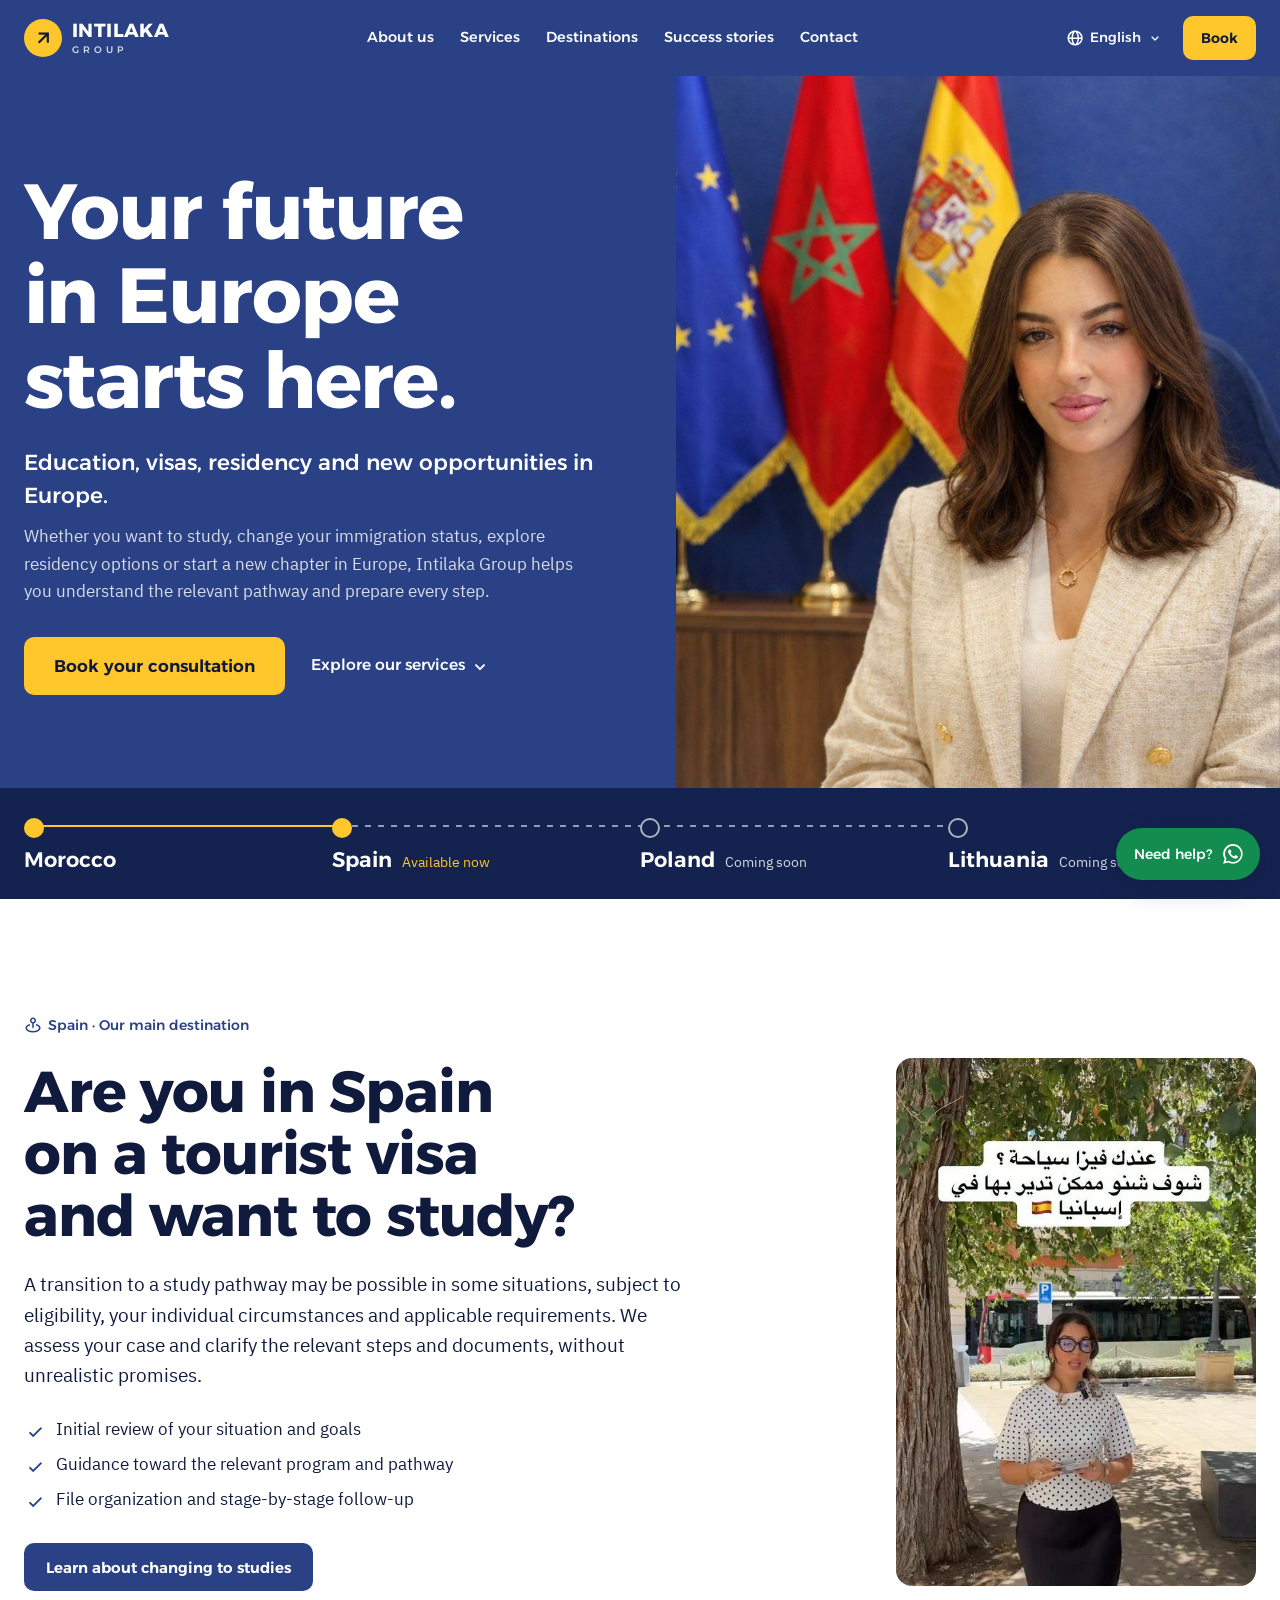
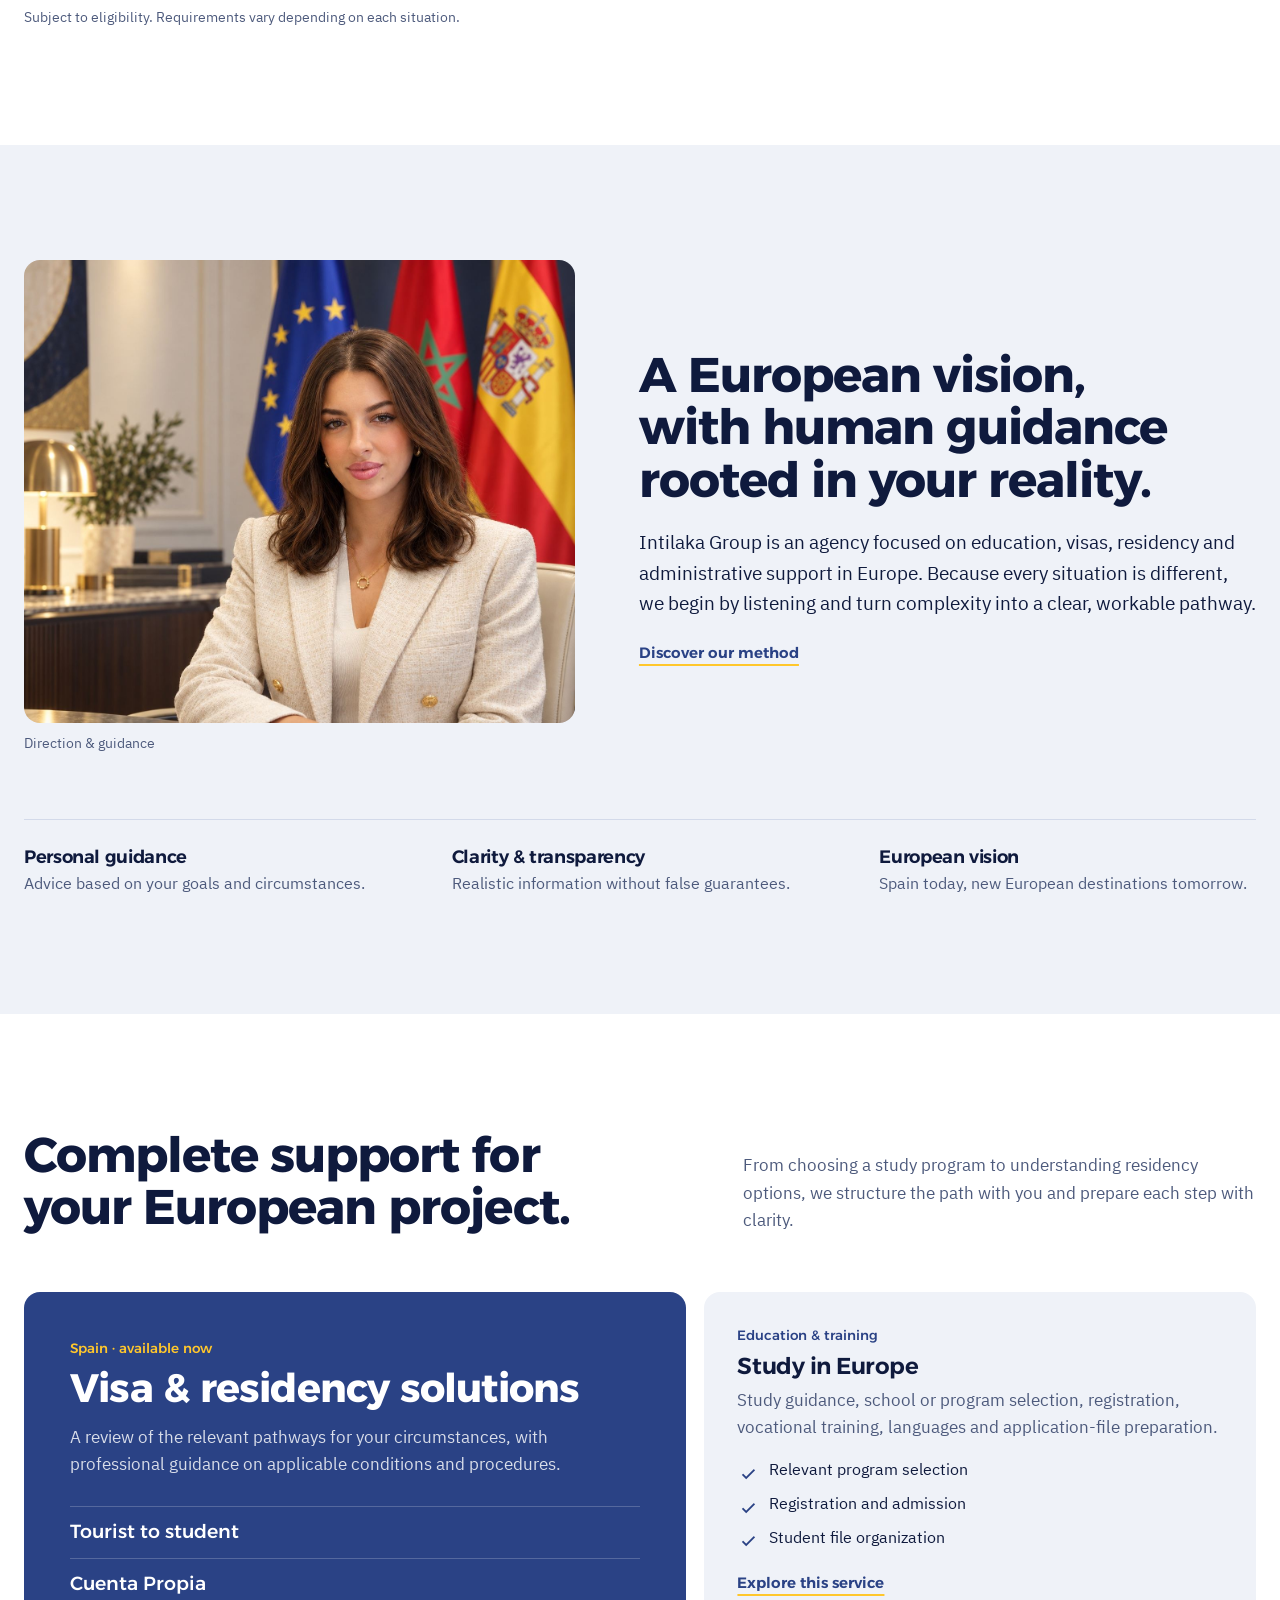
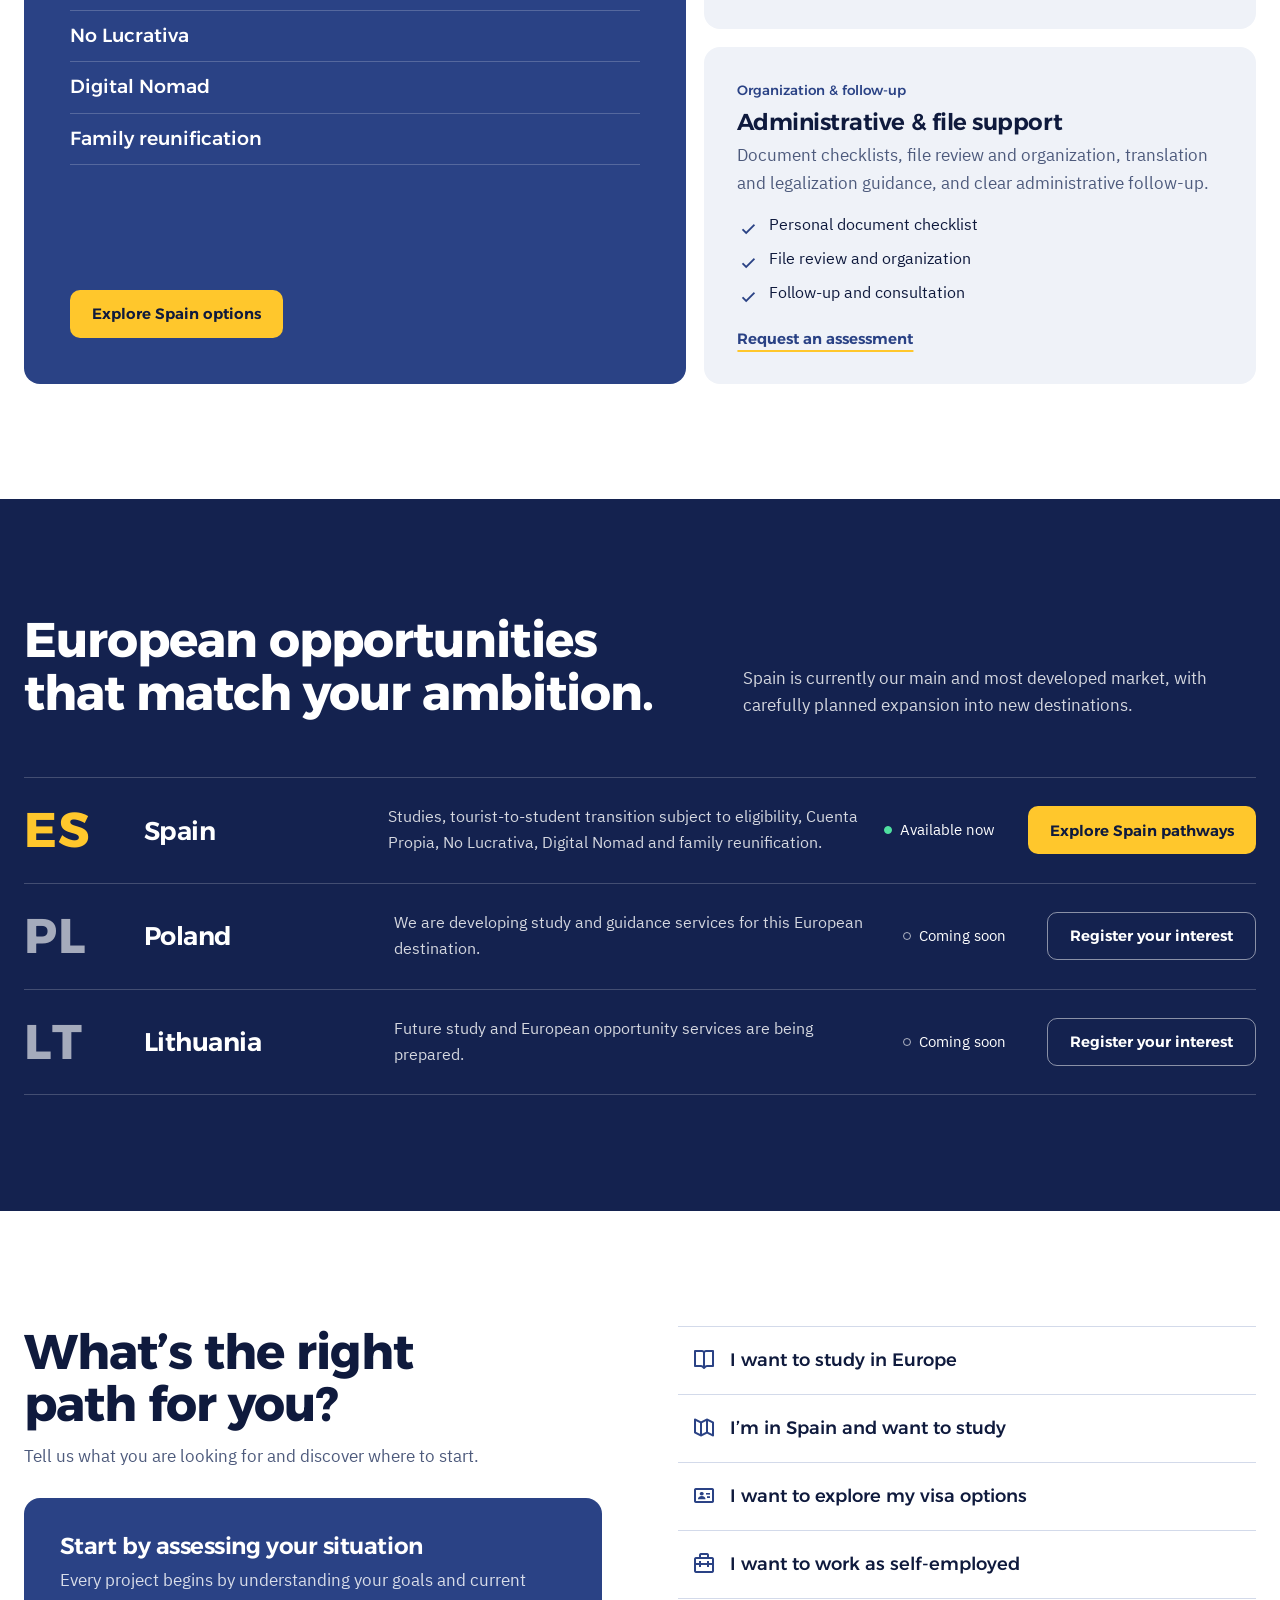
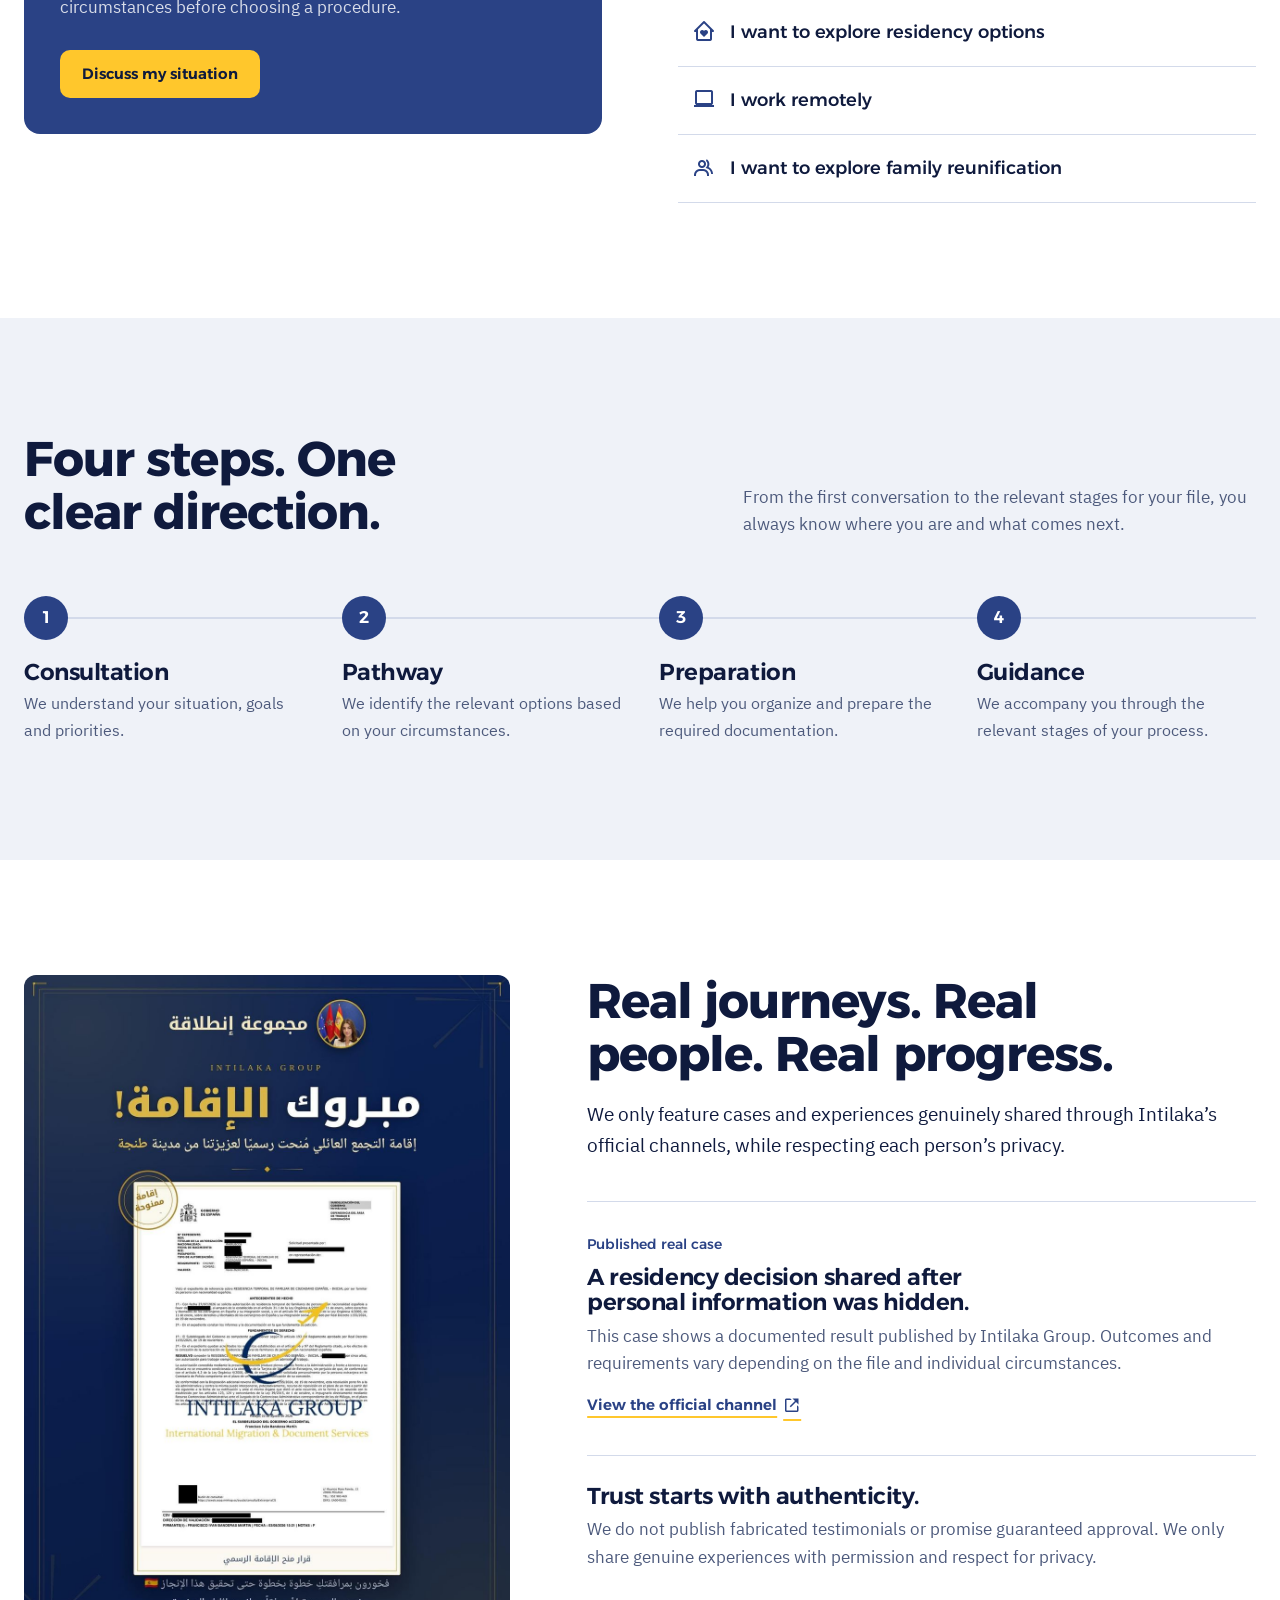
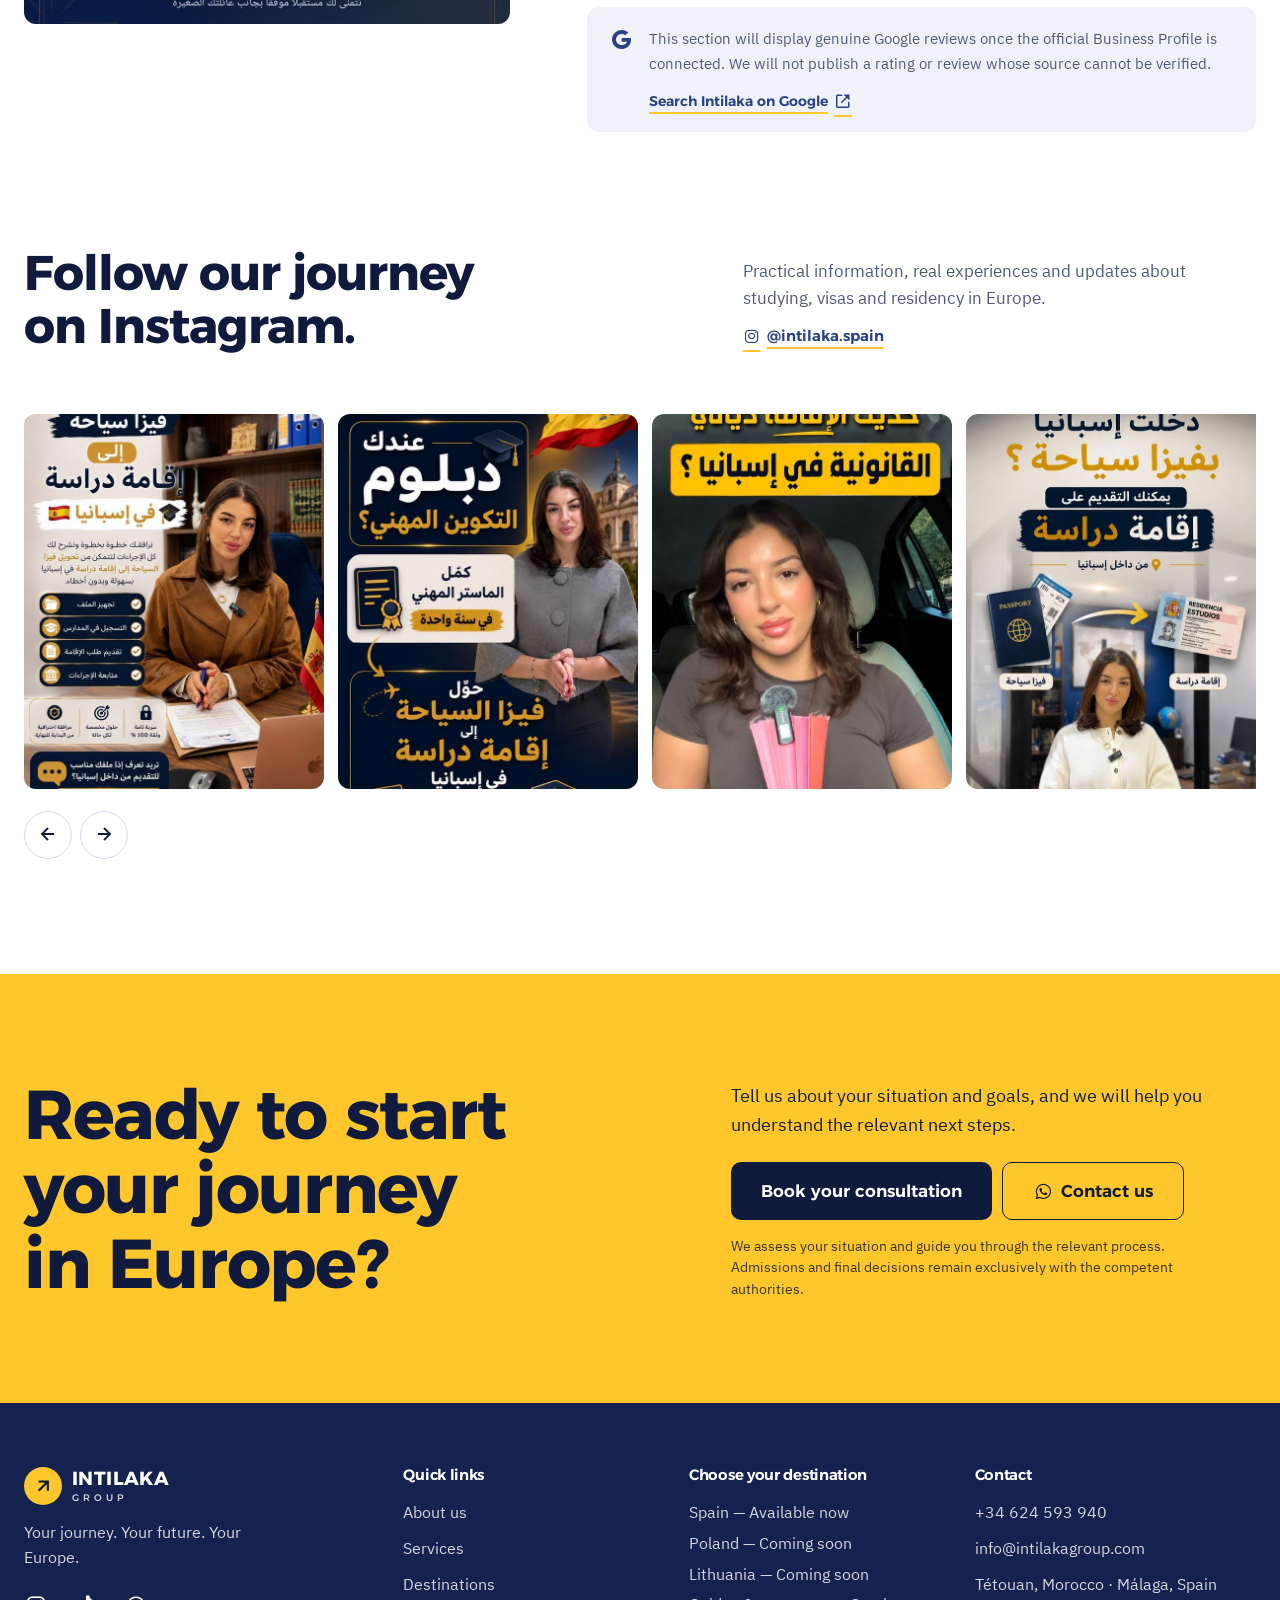
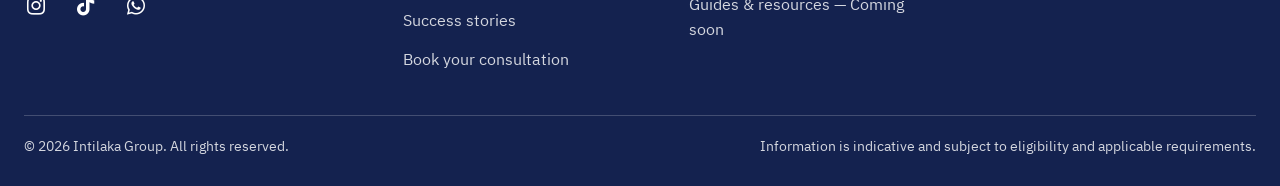
==== en/index.html @ 35e0a157 "SEO : pages /fr/ et /en/, hreflang, sitemap, données structurées - Pages /fr/ et /en/ pré-traduites " ====
<!doctype html>
<html lang="en" dir="ltr">
<head>
  <meta charset="UTF-8">
  <meta name="viewport" content="width=device-width, initial-scale=1, viewport-fit=cover, interactive-widget=resizes-content">
  <meta name="theme-color" content="#2a4285">
  <!-- seo:start (généré par tools/build-i18n.mjs, ne pas modifier à la main) -->
  <title>Intilaka Group | Study, Visa &amp; Residency in Spain</title>
  <meta name="description" content="Study in Spain, tourist-to-student change, Cuenta Propia, non-lucrative residency, family reunification: Intilaka Group guides you. Book a consultation.">
  <meta name="robots" content="index, follow, max-image-preview:large">
  <meta http-equiv="content-language" content="en">
  <link rel="canonical" href="https://intilakagroup.com/en/">
  <link rel="alternate" hreflang="ar" href="https://intilakagroup.com/">
  <link rel="alternate" hreflang="fr" href="https://intilakagroup.com/fr/">
  <link rel="alternate" hreflang="en" href="https://intilakagroup.com/en/">
  <link rel="alternate" hreflang="x-default" href="https://intilakagroup.com/">
  <link rel="icon" href="/favicon.ico" sizes="48x48">
  <link rel="icon" type="image/png" sizes="512x512" href="/icon-512.png">
  <link rel="apple-touch-icon" href="/apple-touch-icon.png">
  <meta property="og:type" content="website">
  <meta property="og:site_name" content="Intilaka Group">
  <meta property="og:url" content="https://intilakagroup.com/en/">
  <meta property="og:title" content="Intilaka Group | Study, Visa &amp; Residency in Spain">
  <meta property="og:description" content="Study in Spain, tourist-to-student change, Cuenta Propia, non-lucrative residency, family reunification: Intilaka Group guides you. Book a consultation.">
  <meta property="og:image" content="https://intilakagroup.com/assets/intilaka-advisor-hero.jpg">
  <meta property="og:image:width" content="1369">
  <meta property="og:image:height" content="1149">
  <meta property="og:locale" content="en_US">
  <meta property="og:locale:alternate" content="ar_MA">
  <meta property="og:locale:alternate" content="fr_FR">
  <meta name="twitter:card" content="summary_large_image">
  <script type="application/ld+json">{"@context":"https://schema.org","@graph":[{"@type":"ProfessionalService","@id":"https://intilakagroup.com/#organization","name":"Intilaka Group","alternateName":"مجموعة انطلاقة","url":"https://intilakagroup.com/","logo":"https://intilakagroup.com/icon-512.png","image":"https://intilakagroup.com/assets/intilaka-advisor-hero.jpg","description":"Study in Spain, tourist-to-student change, Cuenta Propia, non-lucrative residency, family reunification: Intilaka Group guides you. Book a consultation.","telephone":"+34624593940","email":"info@intilakagroup.com","address":[{"@type":"PostalAddress","addressLocality":"Tétouan","addressCountry":"MA"},{"@type":"PostalAddress","addressLocality":"Málaga","addressCountry":"ES"}],"areaServed":[{"@type":"Country","name":"Morocco"},{"@type":"Country","name":"Spain"}],"knowsLanguage":["ar","fr","en"],"sameAs":["https://www.instagram.com/intilaka.spain/","https://www.tiktok.com/@intilakagroup"]},{"@type":"WebSite","@id":"https://intilakagroup.com/#website","url":"https://intilakagroup.com/","name":"Intilaka Group","inLanguage":["ar","fr","en"],"publisher":{"@id":"https://intilakagroup.com/#organization"}},{"@type":"WebPage","@id":"https://intilakagroup.com/en/#webpage","url":"https://intilakagroup.com/en/","name":"Intilaka Group | Study, Visa & Residency in Spain","description":"Study in Spain, tourist-to-student change, Cuenta Propia, non-lucrative residency, family reunification: Intilaka Group guides you. Book a consultation.","inLanguage":"en","isPartOf":{"@id":"https://intilakagroup.com/#website"},"about":{"@id":"https://intilakagroup.com/#organization"}}]}</script>
  <!-- seo:end -->
  <link rel="preconnect" href="https://fonts.googleapis.com">
  <link rel="preconnect" href="https://fonts.gstatic.com" crossorigin>
  <link href="https://fonts.googleapis.com/css2?family=Alexandria:wght@500;600;700&family=IBM+Plex+Sans+Arabic:wght@400;500;600&display=swap" rel="stylesheet">
  <link href="https://cdn.jsdelivr.net/npm/boxicons@2.1.4/css/boxicons.min.css" rel="stylesheet">
  <link rel="stylesheet" href="/site.css">
</head>
<body>
  <a class="skip-link" href="#main" data-i18n="skip">Skip to content</a>

  <header class="site-header" id="siteHeader">
    <div class="shell header-inner">
      <a class="brand" href="#home" aria-label="Intilaka Group">
        <span class="brand-symbol" aria-hidden="true"><i class="bx bx-up-arrow-alt"></i></span>
        <span class="brand-word">INTILAKA<small>GROUP</small></span>
      </a>
      <nav class="desktop-nav" aria-label="Navigation principale">
        <a href="#about" data-i18n="navAbout">About us</a>
        <a href="#services" data-i18n="navServices">Services</a>
        <a href="#destinations" data-i18n="navDestinations">Destinations</a>
        <a href="#stories" data-i18n="navStories">Success stories</a>
        <a href="#contact" data-i18n="navContact">Contact</a>
      </nav>
      <div class="header-actions">
        <div class="language-picker">
          <button class="language-trigger" type="button" aria-expanded="false" aria-haspopup="true">
            <i class="bx bx-globe"></i><span class="current-language">English</span><i class="bx bx-chevron-down"></i>
          </button>
          <div class="language-menu" role="menu">
            <button type="button" data-language="ar"><span>العربية</span><i class="bx bx-check"></i></button>
            <button type="button" data-language="fr"><span>Français</span><i class="bx bx-check"></i></button>
            <button type="button" data-language="en"><span>English</span><i class="bx bx-check"></i></button>
          </div>
        </div>
        <button class="button button-star header-booking" type="button" data-open-booking data-service="general">
          <span data-i18n="bookShort">Book</span>
        </button>
        <button class="menu-toggle" type="button" aria-label="Open menu" aria-expanded="false"><i class="bx bx-menu-alt-right"></i></button>
      </div>
    </div>
    <div class="mobile-panel" aria-hidden="true">
      <nav aria-label="Navigation mobile">
        <a href="#about" data-i18n="navAbout">About us</a>
        <a href="#services" data-i18n="navServices">Services</a>
        <a href="#destinations" data-i18n="navDestinations">Destinations</a>
        <a href="#stories" data-i18n="navStories">Success stories</a>
        <a href="#contact" data-i18n="navContact">Contact</a>
      </nav>
      <div class="mobile-language" aria-label="Choose language">
        <button type="button" data-language="ar">العربية</button>
        <button type="button" data-language="fr">Français</button>
        <button type="button" data-language="en">English</button>
      </div>
      <button class="button button-star mobile-booking" type="button" data-open-booking data-service="general"><span data-i18n="bookConsultation">Book your consultation</span></button>
    </div>
  </header>

  <main id="main">
    <section class="hero" id="home">
      <div class="hero-stage">
        <div class="hero-copy">
          <h1 data-i18n-html="heroTitle">Your future in Europe<br><em>starts here.</em></h1>
          <p class="hero-lede" data-i18n="heroSubtitle">Education, visas, residency and new opportunities in Europe.</p>
          <p class="hero-intro" data-i18n="heroIntro">Whether you want to study, change your immigration status, explore residency options or start a new chapter in Europe, Intilaka Group helps you understand the relevant pathway and prepare every step.</p>
          <div class="hero-actions">
            <button class="button button-star button-large" type="button" data-open-booking data-service="general"><span data-i18n="bookConsultation">Book your consultation</span></button>
            <a class="hero-link" href="#services"><span data-i18n="exploreServices">Explore our services</span><i class="bx bx-chevron-down"></i></a>
          </div>
        </div>
        <div class="hero-photo">
          <img src="/Instagram/imgi_2_722953413_17978082870013708_4713938570986959581_n.jpg" alt="Intilaka Group advisor with the flags of Morocco, Spain and the European Union" width="1023" height="1023" fetchpriority="high">
        </div>
      </div>
      <div class="route-band">
        <ol class="route shell">
          <li class="route-track" aria-hidden="true"><span class="track-live"></span><span class="track-soon"></span></li>
          <li class="stop stop-origin"><b data-i18n="routeMorocco">Morocco</b></li>
          <li class="stop stop-live"><b data-i18n="spain">Spain</b><small data-i18n="availableNow">Available now</small></li>
          <li class="stop stop-soon"><b data-i18n="poland">Poland</b><small data-i18n="comingSoon">Coming soon</small></li>
          <li class="stop stop-soon"><b data-i18n="lithuania">Lithuania</b><small data-i18n="comingSoon">Coming soon</small></li>
        </ol>
      </div>
    </section>

    <section class="featured" aria-labelledby="featuredTitle">
      <div class="shell featured-grid">
        <div class="featured-copy">
          <p class="tag"><i class="bx bx-map-pin"></i><span data-i18n="spainCurrent">Spain · Our main destination</span></p>
          <h2 id="featuredTitle" data-i18n="featuredTitle">Are you in Spain on a tourist visa and want to study?</h2>
          <p class="body-large" data-i18n="featuredText">A transition to a study pathway may be possible in some situations, subject to eligibility, your individual circumstances and applicable requirements. We assess your case and clarify the relevant steps and documents, without unrealistic promises.</p>
          <ul class="check-list">
            <li><i class="bx bx-check"></i><span data-i18n="featuredPoint1">Initial review of your situation and goals</span></li>
            <li><i class="bx bx-check"></i><span data-i18n="featuredPoint2">Guidance toward the relevant program and pathway</span></li>
            <li><i class="bx bx-check"></i><span data-i18n="featuredPoint3">File organization and stage-by-stage follow-up</span></li>
          </ul>
          <button class="button button-blue" type="button" data-open-booking data-service="tourist_student"><span data-i18n="learnTouristStudent">Learn about changing to studies</span></button>
          <small class="fine-print" data-i18n="eligibilityNote">Subject to eligibility. Requirements vary depending on each situation.</small>
        </div>
        <figure class="featured-image">
          <img src="/Instagram/imgi_12_774008361_1536788880991438_3124231926748838089_n.jpg" alt="Intilaka Group explique les options depuis l'Espagne" width="640" height="1136" loading="lazy">
        </figure>
      </div>
    </section>

    <section class="about" id="about">
      <div class="shell about-grid">
        <figure class="about-portrait">
          <img src="/assets/intilaka-advisor-hero.jpg" alt="Fondatrice et directrice d'Intilaka Group" width="1369" height="1149" loading="lazy">
          <figcaption data-i18n="founderRole">Direction &amp; guidance</figcaption>
        </figure>
        <div class="about-copy">
          <h2 data-i18n="aboutTitle">A European vision, with human guidance rooted in your reality.</h2>
          <p class="body-large" data-i18n="aboutIntro">Intilaka Group is an agency focused on education, visas, residency and administrative support in Europe. Because every situation is different, we begin by listening and turn complexity into a clear, workable pathway.</p>
          <a class="text-link" href="#method" data-i18n="discoverMethod">Discover our method</a>
        </div>
        <div class="values">
          <article><h3 data-i18n="value1Title">Personal guidance</h3><p data-i18n="value1Text">Advice based on your goals and circumstances.</p></article>
          <article><h3 data-i18n="value2Title">Clarity &amp; transparency</h3><p data-i18n="value2Text">Realistic information without false guarantees.</p></article>
          <article><h3 data-i18n="value3Title">European vision</h3><p data-i18n="value3Text">Spain today, new European destinations tomorrow.</p></article>
        </div>
      </div>
    </section>

    <section class="services" id="services">
      <div class="shell">
        <div class="heading-split">
          <h2 data-i18n="servicesTitle">Complete support for your European project.</h2>
          <p data-i18n="servicesIntro">From choosing a study program to understanding residency options, we structure the path with you and prepare each step with clarity.</p>
        </div>
        <div class="service-grid">
          <article class="service service-main">
            <p class="service-tag" data-i18n="service2Label">Spain · available now</p>
            <h3 data-i18n="service2Title">Visa &amp; residency solutions</h3>
            <p data-i18n="service2Text">A review of the relevant pathways for your circumstances, with professional guidance on applicable conditions and procedures.</p>
            <ul class="pathway-list">
              <li data-i18n="service2Item1">Tourist to student</li>
              <li>Cuenta Propia</li>
              <li>No Lucrativa</li>
              <li>Digital Nomad</li>
              <li data-i18n="optionFamily">Family reunification</li>
            </ul>
            <button type="button" class="button button-star" data-open-booking data-service="visa"><span data-i18n="exploreSpainOptions">Explore Spain options</span></button>
          </article>
          <article class="service">
            <p class="service-tag" data-i18n="service1Label">Education &amp; training</p>
            <h3 data-i18n="service1Title">Study in Europe</h3>
            <p data-i18n="service1Text">Study guidance, school or program selection, registration, vocational training, languages and application-file preparation.</p>
            <ul class="check-list"><li><i class="bx bx-check"></i><span data-i18n="service1Item1">Relevant program selection</span></li><li><i class="bx bx-check"></i><span data-i18n="service1Item2">Registration and admission</span></li><li><i class="bx bx-check"></i><span data-i18n="service1Item3">Student file organization</span></li></ul>
            <button type="button" class="text-link" data-open-booking data-service="studies" data-i18n="exploreService">Explore this service</button>
          </article>
          <article class="service">
            <p class="service-tag" data-i18n="service3Label">Organization &amp; follow-up</p>
            <h3 data-i18n="service3Title">Administrative &amp; file support</h3>
            <p data-i18n="service3Text">Document checklists, file review and organization, translation and legalization guidance, and clear administrative follow-up.</p>
            <ul class="check-list"><li><i class="bx bx-check"></i><span data-i18n="service3Item1">Personal document checklist</span></li><li><i class="bx bx-check"></i><span data-i18n="service3Item2">File review and organization</span></li><li><i class="bx bx-check"></i><span data-i18n="service3Item3">Follow-up and consultation</span></li></ul>
            <button type="button" class="text-link" data-open-booking data-service="general" data-i18n="requestAssessment">Request an assessment</button>
          </article>
        </div>
      </div>
    </section>

    <section class="destinations" id="destinations">
      <div class="shell">
        <div class="heading-split">
          <h2 data-i18n="destinationsTitle">European opportunities that match your ambition.</h2>
          <p data-i18n="destinationsIntro">Spain is currently our main and most developed market, with carefully planned expansion into new destinations.</p>
        </div>
        <div class="board">
          <article class="board-row is-live">
            <span class="board-code" dir="ltr">ES</span>
            <h3 data-i18n="spain">Spain</h3>
            <p data-i18n="spainText">Studies, tourist-to-student transition subject to eligibility, Cuenta Propia, No Lucrativa, Digital Nomad and family reunification.</p>
            <span class="board-status"><i></i><span data-i18n="availableNow">Available now</span></span>
            <button type="button" class="button button-star" data-open-booking data-service="visa"><span data-i18n="discoverSpain">Explore Spain pathways</span></button>
          </article>
          <article class="board-row">
            <span class="board-code" dir="ltr">PL</span>
            <h3 data-i18n="poland">Poland</h3>
            <p data-i18n="polandText">We are developing study and guidance services for this European destination.</p>
            <span class="board-status"><i></i><span data-i18n="comingSoon">Coming soon</span></span>
            <button type="button" class="button button-line" data-open-booking data-service="poland"><span data-i18n="registerInterest">Register your interest</span></button>
          </article>
          <article class="board-row">
            <span class="board-code" dir="ltr">LT</span>
            <h3 data-i18n="lithuania">Lithuania</h3>
            <p data-i18n="lithuaniaText">Future study and European opportunity services are being prepared.</p>
            <span class="board-status"><i></i><span data-i18n="comingSoon">Coming soon</span></span>
            <button type="button" class="button button-line" data-open-booking data-service="lithuania"><span data-i18n="registerInterest">Register your interest</span></button>
          </article>
        </div>
      </div>
    </section>

    <section class="pathfinder" id="pathfinder">
      <div class="shell pathfinder-grid">
        <div class="pathfinder-side">
          <h2 data-i18n="pathTitle">What’s the right path for you?</h2>
          <p data-i18n="pathIntro">Tell us what you are looking for and discover where to start.</p>
          <div class="path-result" id="pathResult" aria-live="polite">
            <h3 data-i18n="pathDefaultTitle">Start by assessing your situation</h3>
            <p data-i18n="pathDefaultText">Every project begins by understanding your goals and current circumstances before choosing a procedure.</p>
            <button type="button" class="button button-star" data-open-booking data-service="general"><span data-i18n="discussSituation">Discuss my situation</span></button>
          </div>
        </div>
        <div class="path-options">
          <button type="button" aria-pressed="false" data-path="study" data-service="studies"><i class="bx bx-book-open"></i><span data-i18n="pathStudy">I want to study in Europe</span></button>
          <button type="button" aria-pressed="false" data-path="tourist" data-service="tourist_student"><i class="bx bx-map-alt"></i><span data-i18n="pathTourist">I’m in Spain and want to study</span></button>
          <button type="button" aria-pressed="false" data-path="visa" data-service="visa"><i class="bx bx-id-card"></i><span data-i18n="pathVisa">I want to explore my visa options</span></button>
          <button type="button" aria-pressed="false" data-path="self" data-service="cuenta_propia"><i class="bx bx-briefcase-alt-2"></i><span data-i18n="pathSelf">I want to work as self-employed</span></button>
          <button type="button" aria-pressed="false" data-path="residence" data-service="residence"><i class="bx bx-home-heart"></i><span data-i18n="pathResidence">I want to explore residency options</span></button>
          <button type="button" aria-pressed="false" data-path="remote" data-service="digital_nomad"><i class="bx bx-laptop"></i><span data-i18n="pathRemote">I work remotely</span></button>
          <button type="button" aria-pressed="false" data-path="family" data-service="family"><i class="bx bx-group"></i><span data-i18n="pathFamily">I want to explore family reunification</span></button>
        </div>
      </div>
    </section>

    <section class="method" id="method">
      <div class="shell">
        <div class="heading-split">
          <h2 data-i18n="methodTitle">Four steps. One clear direction.</h2>
          <p data-i18n="methodIntro">From the first conversation to the relevant stages for your file, you always know where you are and what comes next.</p>
        </div>
        <ol class="steps">
          <li><span class="step-number">1</span><h3 data-i18n="step1Title">Consultation</h3><p data-i18n="step1Text">We understand your situation, goals and priorities.</p></li>
          <li><span class="step-number">2</span><h3 data-i18n="step2Title">Pathway</h3><p data-i18n="step2Text">We identify the relevant options based on your circumstances.</p></li>
          <li><span class="step-number">3</span><h3 data-i18n="step3Title">Preparation</h3><p data-i18n="step3Text">We help you organize and prepare the required documentation.</p></li>
          <li><span class="step-number">4</span><h3 data-i18n="step4Title">Guidance</h3><p data-i18n="step4Text">We accompany you through the relevant stages of your process.</p></li>
        </ol>
      </div>
    </section>

    <section class="stories" id="stories">
      <div class="shell stories-grid">
        <figure class="story-document">
          <img src="/assets/cas-residence-masque.jpg" alt="Cas réel de résidence familiale partagé par Intilaka Group" width="1440" height="1920" loading="lazy">
        </figure>
        <div class="story-copy">
          <h2 data-i18n="storiesTitle">Real journeys. Real people. Real progress.</h2>
          <p class="body-large" data-i18n="storiesIntro">We only feature cases and experiences genuinely shared through Intilaka’s official channels, while respecting each person’s privacy.</p>
          <div class="story-case">
            <p class="tag"><span data-i18n="realCase">Published real case</span></p>
            <h3 data-i18n="storyCaseTitle">A residency decision shared after personal information was hidden.</h3>
            <p data-i18n="storyCaseText">This case shows a documented result published by Intilaka Group. Outcomes and requirements vary depending on the file and individual circumstances.</p>
            <a class="text-link" href="https://www.instagram.com/intilaka.spain/" target="_blank" rel="noreferrer"><span data-i18n="viewOfficialChannel">View the official channel</span><i class="bx bx-link-external"></i></a>
          </div>
          <div class="story-trust">
            <h3 data-i18n="authTitle">Trust starts with authenticity.</h3>
            <p data-i18n="authText">We do not publish fabricated testimonials or promise guaranteed approval. We only share genuine experiences with permission and respect for privacy.</p>
          </div>
          <div class="reviews-note">
            <i class="bx bxl-google"></i>
            <p data-i18n="reviewsText">This section will display genuine Google reviews once the official Business Profile is connected. We will not publish a rating or review whose source cannot be verified.</p>
            <a class="text-link" href="https://www.google.com/search?q=Intilaka+Group+T%C3%A9touan" target="_blank" rel="noreferrer"><span data-i18n="seeGoogle">Search Intilaka on Google</span><i class="bx bx-link-external"></i></a>
          </div>
        </div>
      </div>
    </section>

    <section class="instagram" id="instagram">
      <div class="shell">
        <div class="heading-split">
          <h2 data-i18n="instagramTitle">Follow our journey on Instagram.</h2>
          <div><p data-i18n="instagramIntro">Practical information, real experiences and updates about studying, visas and residency in Europe.</p><a class="text-link" href="https://www.instagram.com/intilaka.spain/" target="_blank" rel="noreferrer" dir="ltr"><i class="bx bxl-instagram"></i>@intilaka.spain</a></div>
        </div>
        <div class="rail" id="instagramRail">
          <a class="rail-item" href="https://www.instagram.com/intilaka.spain/" target="_blank" rel="noreferrer"><img src="/Instagram/imgi_13_741000898_17981658114013708_8256144421396316375_n.jpg" alt="From tourist visa to student residency in Spain" loading="lazy"><span data-i18n="openInstagram">Open on Instagram</span></a>
          <a class="rail-item" href="https://www.instagram.com/intilaka.spain/" target="_blank" rel="noreferrer"><img src="/Instagram/imgi_17_744784266_17982399588013708_8386952833328561752_n.jpg" alt="Vocational training and studies in Spain" loading="lazy"><span data-i18n="openInstagram">Open on Instagram</span></a>
          <a class="rail-item" href="https://www.instagram.com/intilaka.spain/" target="_blank" rel="noreferrer"><img src="/Instagram/imgi_16_755464572_17983926039013708_2483299330115498558_n.jpg" alt="Information about residency in Spain" loading="lazy"><span data-i18n="openInstagram">Open on Instagram</span></a>
          <a class="rail-item" href="https://www.instagram.com/intilaka.spain/" target="_blank" rel="noreferrer"><img src="/Instagram/imgi_18_746557481_17982272163013708_1723450230050494446_n.jpg" alt="Intilaka Group sur Instagram" loading="lazy"><span data-i18n="openInstagram">Open on Instagram</span></a>
          <a class="rail-item" href="https://www.instagram.com/intilaka.spain/" target="_blank" rel="noreferrer"><img src="/Instagram/imgi_19_743940461_17982139191013708_4190382884018373688_n.jpg" alt="Intilaka Group sur Instagram" loading="lazy"><span data-i18n="openInstagram">Open on Instagram</span></a>
        </div>
        <div class="rail-actions">
          <button type="button" data-rail="prev" aria-label="Previous"><i class="bx bx-right-arrow-alt rtl-flip"></i></button>
          <button type="button" data-rail="next" aria-label="Next"><i class="bx bx-left-arrow-alt rtl-flip"></i></button>
        </div>
      </div>
    </section>

    <section class="final-cta" id="contact">
      <div class="shell cta-inner">
        <h2 data-i18n="ctaTitle">Ready to start your journey in Europe?</h2>
        <div class="cta-side">
          <p data-i18n="ctaText">Tell us about your situation and goals, and we will help you understand the relevant next steps.</p>
          <div class="cta-actions">
            <button class="button button-ink button-large" type="button" data-open-booking data-service="general"><span data-i18n="bookConsultation">Book your consultation</span></button>
            <a class="button button-outline-ink button-large" href="https://wa.me/34624593940" target="_blank" rel="noreferrer"><i class="bx bxl-whatsapp"></i><span data-i18n="contactUs">Contact us</span></a>
          </div>
          <small data-i18n="ctaDisclaimer">We assess your situation and guide you through the relevant process. Admissions and final decisions remain exclusively with the competent authorities.</small>
        </div>
      </div>
    </section>
  </main>

  <footer class="site-footer">
    <div class="shell footer-grid">
      <div class="footer-brand-col"><a class="brand" href="#home"><span class="brand-symbol"><i class="bx bx-up-arrow-alt"></i></span><span class="brand-word">INTILAKA<small>GROUP</small></span></a><p data-i18n="footerTagline">Your journey. Your future. Your Europe.</p><div class="social-links"><a href="https://www.instagram.com/intilaka.spain/" target="_blank" rel="noreferrer" aria-label="Instagram"><i class="bx bxl-instagram"></i></a><a href="https://www.tiktok.com/@intilakagroup" target="_blank" rel="noreferrer" aria-label="TikTok"><i class="bx bxl-tiktok"></i></a><a href="https://wa.me/34624593940" target="_blank" rel="noreferrer" aria-label="WhatsApp"><i class="bx bxl-whatsapp"></i></a></div></div>
      <div><h3 data-i18n="quickLinks">Quick links</h3><a href="#about" data-i18n="navAbout">About us</a><a href="#services" data-i18n="navServices">Services</a><a href="#destinations" data-i18n="navDestinations">Destinations</a><a href="#stories" data-i18n="navStories">Success stories</a><button type="button" data-open-booking data-service="general" data-i18n="bookConsultation">Book your consultation</button></div>
      <div><h3 data-i18n="destinationsLabel">Choose your destination</h3><span data-i18n="spainAvailable">Spain — Available now</span><span data-i18n="polandSoon">Poland — Coming soon</span><span data-i18n="lithuaniaSoon">Lithuania — Coming soon</span><span data-i18n="guidesSoon">Guides &amp; resources — Coming soon</span></div>
      <div><h3 data-i18n="navContact">Contact</h3><a href="tel:+34624593940" dir="ltr">+34 624 593 940</a><a href="mailto:info@intilakagroup.com">info@intilakagroup.com</a><span data-i18n="offices">Tétouan, Morocco · Málaga, Spain</span></div>
    </div>
    <div class="shell footer-bottom"><span>© 2026 Intilaka Group. <span data-i18n="rights">All rights reserved.</span></span><span data-i18n="legalNotice">Information is indicative and subject to eligibility and applicable requirements.</span></div>
  </footer>

  <div class="booking-modal" id="bookingModal" aria-hidden="true">
    <div class="booking-dialog" role="dialog" aria-modal="true" aria-labelledby="bookingTitle" tabindex="-1">
      <div class="sheet-grabber" aria-hidden="true"></div>
      <button class="booking-close" type="button" aria-label="Close"><i class="bx bx-x"></i></button>
      <div class="booking-side">
        <h2 data-i18n="modalSideTitle">Let’s start with your project.</h2><p data-i18n="modalSideText">Share your situation and goals. Our team will review your request and contact you to confirm the appointment.</p>
        <ul class="check-list"><li><i class="bx bx-check"></i><span data-i18n="modalBenefit1">Secure and confidential form</span></li><li><i class="bx bx-check"></i><span data-i18n="modalBenefit2">Personal consultation</span></li><li><i class="bx bx-check"></i><span data-i18n="modalBenefit3">Confirmation via WhatsApp</span></li></ul>
      </div>
      <div class="booking-form-wrap">
        <div class="booking-form-head"><h2 id="bookingTitle" data-i18n="modalTitle">Book your consultation</h2><span data-i18n="requiredNote">Fields marked * are required.</span></div>
        <form id="bookingForm">
          <div class="form-grid">
            <label><span data-i18n="fullName">Full name *</span><input name="name" type="text" minlength="2" maxlength="100" autocomplete="name" autocapitalize="words" enterkeyhint="next" required></label>
            <label><span data-i18n="whatsappNumber">WhatsApp number *</span><input name="phone" type="tel" maxlength="30" autocomplete="tel" inputmode="tel" dir="ltr" enterkeyhint="next" placeholder="+212 6XX XXX XXX" required></label>
            <label><span data-i18n="email">Email</span><input name="email" type="email" maxlength="120" autocomplete="email" autocapitalize="none" enterkeyhint="next"></label>
            <label><span data-i18n="residenceCountry">Country of residence *</span><input name="residence_country" type="text" maxlength="80" autocomplete="country-name" required></label>
            <label><span data-i18n="interestCountry">Country of interest *</span><select name="interest_country" required><option value="spain" data-i18n="spain">Spain</option><option value="poland" data-i18n="polandSoon">Poland — Coming soon</option><option value="lithuania" data-i18n="lithuaniaSoon">Lithuania — Coming soon</option><option value="other" data-i18n="otherEurope">Another European destination</option></select></label>
            <label><span data-i18n="immigrationStatus">Current status *</span><select name="immigration_status" required><option value="morocco" data-i18n="statusMorocco">In Morocco</option><option value="tourist_spain" data-i18n="statusTouristSpain">Tourist in Spain</option><option value="student_spain" data-i18n="statusStudentSpain">Student in Spain</option><option value="resident_europe" data-i18n="statusResidentEurope">Resident in Europe</option><option value="other" data-i18n="other">Other</option></select></label>
            <label><span data-i18n="educationLevel">Education level</span><select name="education_level"><option value="secondary" data-i18n="levelSecondary">Secondary school</option><option value="bachelor" data-i18n="levelBachelor">Bachelor’s degree</option><option value="master" data-i18n="levelMaster">Master’s degree</option><option value="doctoral" data-i18n="levelDoctoral">Doctorate</option><option value="professional" data-i18n="levelProfessional">Vocational training</option><option value="other" data-i18n="other">Other</option></select></label>
            <label><span data-i18n="lookingFor">What are you looking for? *</span><select name="pathway" required><option value="studies" data-i18n="optionStudy">Study</option><option value="tourist_student" data-i18n="optionTourist">Tourist to student</option><option value="residence" data-i18n="optionResidence">Residency</option><option value="cuenta_propia">Cuenta Propia</option><option value="no_lucrativa">No Lucrativa</option><option value="digital_nomad">Digital Nomad</option><option value="family" data-i18n="optionFamily">Family reunification</option><option value="other" data-i18n="other">Other</option></select></label>
            <label><span data-i18n="preferredDate">Preferred date *</span><input name="date" type="date" required></label>
            <label><span data-i18n="preferredTime">Preferred time (Morocco time) *</span><select name="time" required><option value="" data-i18n="chooseTime">Choose</option><option>09:00</option><option>10:00</option><option>11:00</option><option>12:00</option><option>14:00</option><option>15:00</option><option>16:00</option><option>17:00</option></select></label>
            <label class="form-wide"><span data-i18n="message">Message</span><textarea name="message" maxlength="700" rows="3" data-i18n-placeholder="messagePlaceholder" placeholder="Briefly describe your situation and your goal…"></textarea></label>
          </div>
          <label class="consent"><input name="consent" type="checkbox" required><span data-i18n="consent">I agree to be contacted about this request.</span></label>
          <div class="form-feedback" role="status" aria-live="polite"></div>
          <button class="button button-blue button-large booking-submit" type="submit"><span data-i18n="requestConsultation">Request my consultation</span></button>
        </form>
        <div class="booking-success" hidden tabindex="-1">
          <i class="bx bx-check-circle" aria-hidden="true"></i>
          <h2 data-i18n="successTitle">Your request has been saved</h2>
          <p data-i18n="successText">Keep your reference. Our team will contact you to confirm the appointment.</p>
          <strong class="booking-reference" dir="ltr"></strong>
          <a class="button button-blue button-large booking-whatsapp" target="_blank" rel="noreferrer"><i class="bx bxl-whatsapp"></i><span data-i18n="confirmWhatsapp">Send my request on WhatsApp</span></a>
          <button class="button button-outline-ink button-large booking-done" type="button"><span data-i18n="closeWindow">Close</span></button>
        </div>
      </div>
    </div>
  </div>

  <a class="whatsapp-float" href="https://wa.me/34624593940" target="_blank" rel="noreferrer" aria-label="WhatsApp Intilaka Group"><span data-i18n="whatsappHelp">Need help?</span><i class="bx bxl-whatsapp"></i></a>
  <div class="mobile-bar">
    <a class="mobile-bar-whatsapp" href="https://wa.me/34624593940" target="_blank" rel="noreferrer" aria-label="WhatsApp Intilaka Group"><i class="bx bxl-whatsapp"></i></a>
    <button class="button button-star" type="button" data-open-booking data-service="general"><span data-i18n="bookConsultation">Book your consultation</span></button>
  </div>
  <script src="/site.js"></script>
</body>
</html>
---- site.css ----
/* Intilaka Group. Palette taken from the flags in the brand's own portrait:
   the wall blue of the photo, the yellow of the EU stars. */
:root{
  --blue:#2a4285;
  --blue-deep:#14224f;
  --star:#ffc72c;
  --star-press:#f2b705;
  --ink:#0f1a3d;
  --paper:#eff2f8;
  --white:#fff;
  --muted:#4d5a7c;
  --line:#d3daea;
  --on-blue:rgba(255,255,255,.82);
  --line-on-blue:rgba(255,255,255,.2);
  --live:#4fe0a0;
  --ok:#0a7a52;
  --error:#b3122a;

  --display:"Alexandria","IBM Plex Sans Arabic",sans-serif;
  --body:"IBM Plex Sans Arabic","Alexandria",sans-serif;
  --lh-display:1.28;
  --lh-body:1.85;
  --tracking:0;

  --ease-out:cubic-bezier(.23,1,.32,1);
  --ease-in-out:cubic-bezier(.77,0,.175,1);
  --ease-drawer:cubic-bezier(.32,.72,0,1);

  --shell:min(1240px,calc(100% - 48px));
  --section:clamp(72px,9vw,128px);
}
/* Arabic must never be tracked: it breaks the joins between letters. */
html[dir="ltr"]{--lh-display:1.08;--lh-body:1.6;--tracking:-.02em}

*{box-sizing:border-box}
html{scroll-padding-top:76px;-webkit-text-size-adjust:100%;-webkit-tap-highlight-color:transparent}
body{margin:0;background:var(--white);color:var(--ink);font-family:var(--body);font-size:17px;line-height:var(--lh-body);-webkit-font-smoothing:antialiased;overflow-x:clip}
body.modal-open,body.menu-open{overflow:hidden}
button,input,select,textarea{font:inherit;color:inherit}
button,a{-webkit-tap-highlight-color:transparent;touch-action:manipulation}
button{border:0;background:none;padding:0;cursor:pointer}
a{color:inherit;text-decoration:none}
img{display:block;max-width:100%;height:auto}
figure{margin:0}
ul,ol{margin:0;padding:0;list-style:none}
p{margin:0}
.shell{width:var(--shell);margin-inline:auto}
:focus-visible{outline:3px solid var(--star);outline-offset:3px;border-radius:4px}
.featured :focus-visible,.about :focus-visible,.services :focus-visible,.pathfinder :focus-visible,.method :focus-visible,.stories :focus-visible,.instagram :focus-visible,.final-cta :focus-visible,.booking-form-wrap :focus-visible{outline-color:var(--blue)}
.service-main :focus-visible,.path-result :focus-visible{outline-color:var(--star)}

h1,h2,h3{margin:0;font-family:var(--display);font-weight:700;line-height:var(--lh-display);letter-spacing:var(--tracking);text-wrap:balance}
h2{font-size:clamp(30px,3.8vw,50px)}
h3{font-size:clamp(20px,1.8vw,23px);font-weight:600}
.body-large{font-size:clamp(17px,1.5vw,19px);max-width:60ch}

.skip-link{position:fixed;inset-block-start:8px;inset-inline-start:12px;z-index:9999;background:var(--star);color:var(--ink);padding:10px 14px;border-radius:8px;transform:translateY(-200%)}
.skip-link:focus{transform:none}

/* Buttons */
.button{display:inline-flex;align-items:center;justify-content:center;gap:8px;min-height:48px;padding:10px 22px;border-radius:10px;font-family:var(--display);font-size:15px;font-weight:600;line-height:1.3;text-align:center;transition:transform 160ms var(--ease-out),background-color 160ms ease,border-color 160ms ease}
.button i{font-size:20px}
.button-large{min-height:58px;padding-inline:30px;font-size:17px}
.button-star{background:var(--star);color:var(--ink)}
.button-blue{background:var(--blue);color:var(--white)}
.button-ink{background:var(--ink);color:var(--white)}
.button-line{border:1.5px solid rgba(255,255,255,.5);color:var(--white)}
.button-outline-ink{border:1.5px solid var(--ink);color:var(--ink)}
.button:active,.path-options button:active,.rail-actions button:active,.language-trigger:active,.menu-toggle:active,.text-link:active,.booking-close:active{transform:scale(.97)}
.button:disabled{opacity:.6;cursor:progress}

.text-link{display:inline-flex;align-items:center;gap:6px;font-family:var(--display);font-size:15px;font-weight:600;color:var(--blue);text-decoration:underline;text-decoration-thickness:2px;text-underline-offset:6px;text-decoration-color:var(--star);transition:transform 160ms var(--ease-out),text-decoration-color 160ms ease}
.text-link i{font-size:18px}

/* Header: sits flush on the hero blue so the two read as one surface */
.site-header{position:sticky;inset-block-start:0;z-index:100;background:var(--blue);color:var(--white);padding-top:env(safe-area-inset-top);transition:background-color 200ms ease}
.site-header.scrolled{background:var(--blue-deep)}
.header-inner{height:76px;display:flex;align-items:center;gap:28px}
.brand{direction:ltr;display:inline-flex;align-items:center;gap:10px;flex:none}
.brand-symbol{width:38px;height:38px;border-radius:50%;background:var(--star);color:var(--ink);display:grid;place-items:center}
.brand-symbol i{font-size:26px;transform:rotate(45deg)}
.brand-word{font-family:"Alexandria",sans-serif;font-size:19px;font-weight:700;line-height:1;letter-spacing:.02em}
.brand-word small{display:block;font-size:9.5px;font-weight:500;letter-spacing:.42em;margin-top:5px;opacity:.8}
.desktop-nav{margin-inline:auto;display:flex;align-items:center;gap:26px}
.desktop-nav a{position:relative;font-family:var(--display);font-size:14.5px;font-weight:500;white-space:nowrap;padding-block:6px}
.desktop-nav a::after{content:"";position:absolute;inset-inline:0;inset-block-end:0;height:2px;background:var(--star);transform:scaleX(0);transition:transform 200ms var(--ease-out)}
.desktop-nav a.active::after{transform:scaleX(1)}
.header-actions{display:flex;align-items:center;gap:10px;margin-inline-start:auto}
.desktop-nav + .header-actions{margin-inline-start:0}
.header-booking{min-height:44px;padding-inline:18px;font-size:14px}

.language-picker{position:relative}
.language-trigger{height:44px;display:flex;align-items:center;gap:6px;padding-inline:10px;border-radius:10px;font-family:var(--display);font-size:13.5px;font-weight:500;color:var(--white);transition:transform 160ms var(--ease-out),background-color 160ms ease}
.language-trigger>i:first-child{font-size:18px}
.language-trigger>i:last-child{font-size:16px;transition:transform 180ms var(--ease-out)}
.language-picker.open .language-trigger>i:last-child{transform:rotate(180deg)}
/* Origin-aware: the menu grows out of the trigger, never from its own centre */
.language-menu{position:absolute;inset-inline-end:0;inset-block-start:calc(100% + 8px);width:176px;padding:6px;background:var(--white);color:var(--ink);border-radius:12px;box-shadow:0 2px 6px rgba(15,26,61,.14),0 20px 44px rgba(15,26,61,.24);opacity:0;visibility:hidden;transform:scale(.96);transform-origin:top right;transition:opacity 140ms ease,transform 140ms var(--ease-out),visibility 0s linear 140ms}
html[dir="rtl"] .language-menu{transform-origin:top left}
.language-picker.open .language-menu{opacity:1;visibility:visible;transform:none;transition:opacity 180ms ease,transform 180ms var(--ease-out)}
.language-menu button{width:100%;min-height:42px;display:flex;align-items:center;justify-content:space-between;padding-inline:12px;border-radius:8px;font-size:15px}
.language-menu i{font-size:20px;color:var(--blue);opacity:0}
.language-menu button.active{font-weight:600}
.language-menu button.active i{opacity:1}

.menu-toggle{display:none;width:44px;height:44px;place-items:center;border-radius:10px;font-size:30px;color:var(--white);transition:transform 160ms var(--ease-out)}
.mobile-panel{display:none}

/* Hero */
.hero{background:var(--blue);color:var(--white);overflow:hidden}
.hero-stage{display:grid;grid-template-columns:minmax(0,1.08fr) minmax(0,1fr);align-items:end;min-height:min(calc(100svh - 76px - 112px),720px);padding-inline-start:max(24px,calc((100vw - 1240px)/2))}
.hero-copy{align-self:center;padding-block:clamp(40px,6vw,88px);padding-inline-end:24px;position:relative;z-index:1}
.hero h1{font-size:clamp(42px,min(6.1vw,10vh),86px);font-weight:700}
.hero h1 em{font-style:normal}
.hero-lede{margin-top:24px;font-family:var(--display);font-size:clamp(18px,1.7vw,22px);font-weight:500;line-height:1.5;max-width:30em}
.hero-intro{margin-top:12px;color:var(--on-blue);max-width:56ch}
.hero-actions{margin-top:32px;display:flex;flex-wrap:wrap;align-items:center;gap:14px 26px}
.hero-link{display:inline-flex;align-items:center;gap:4px;min-height:44px;font-family:var(--display);font-size:15.5px;font-weight:500}
.hero-link i{font-size:22px;transition:transform 200ms var(--ease-out)}
.hero-photo{align-self:stretch;position:relative;min-height:0}
.hero-photo img{position:absolute;inset:0;width:100%;height:100%;object-fit:cover;object-position:60% 20%}
html[dir="rtl"] .hero-photo img{object-position:72% 20%}

/* The route: the one signature of the page */
.route-band{position:relative;z-index:1;background:var(--blue-deep);padding-block:30px 26px}
.route{position:relative;display:grid;grid-template-columns:repeat(4,1fr)}
.route-track{position:absolute;inset-block-start:7px;inset-inline-start:7px;width:75%;height:2px;display:flex}
.track-live{width:33.34%;background:var(--star)}
.track-soon{flex:1;background:repeating-linear-gradient(90deg,rgba(255,255,255,.55) 0 6px,transparent 6px 13px)}
.stop{position:relative;padding-top:28px;display:flex;flex-wrap:wrap;align-items:baseline;gap:0 10px}
.stop::before{content:"";position:absolute;inset-block-start:0;inset-inline-start:0;width:16px;height:16px;border-radius:50%;background:var(--blue-deep);border:2px solid rgba(255,255,255,.65)}
.stop-origin::before,.stop-live::before{background:var(--star);border-color:var(--star)}
.stop b{font-family:var(--display);font-size:clamp(15px,1.7vw,21px);font-weight:600;line-height:1.3}
.stop small{font-size:13.5px;line-height:1.4;color:var(--on-blue)}
.stop-live small{color:var(--star)}

/* One orchestrated load: copy cascades, photo settles, then the route draws */
@media (prefers-reduced-motion:no-preference){
  .hero-copy>*{animation:rise 520ms var(--ease-out) both}
  .hero-copy>:nth-child(2){animation-delay:70ms}
  .hero-copy>:nth-child(3){animation-delay:120ms}
  .hero-copy>:nth-child(4){animation-delay:170ms}
  .hero-photo img{animation:settle 800ms var(--ease-out) both}
  .route-track{animation:draw-ltr 1100ms var(--ease-in-out) 260ms both}
  html[dir="rtl"] .route-track{animation-name:draw-rtl}
  .stop{animation:fade 360ms ease both}
  .stop:nth-child(2){animation-delay:240ms}
  .stop:nth-child(3){animation-delay:520ms}
  .stop:nth-child(4){animation-delay:800ms}
  .stop:nth-child(5){animation-delay:1040ms}
}
@keyframes rise{from{opacity:0;transform:translateY(14px)}}
@keyframes settle{from{opacity:0;transform:scale(1.03)}}
@keyframes fade{from{opacity:0}}
@keyframes draw-ltr{from{clip-path:inset(0 100% 0 0)}to{clip-path:inset(0)}}
@keyframes draw-rtl{from{clip-path:inset(0 0 0 100%)}to{clip-path:inset(0)}}

/* Featured question */
.featured{padding-block:var(--section)}
.featured-grid{display:grid;grid-template-columns:minmax(0,1.5fr) minmax(0,.8fr);gap:clamp(32px,6vw,96px);align-items:center}
.featured h2{font-size:clamp(32px,4.5vw,60px);margin-block:18px 24px}
.tag{display:inline-flex;align-items:center;gap:6px;font-family:var(--display);font-size:14px;font-weight:500;line-height:1.4;color:var(--blue)}
.tag i{font-size:18px}
.check-list{display:grid;gap:8px;margin-block:24px 30px}
.check-list li{display:flex;gap:10px;align-items:flex-start}
.check-list i{flex:none;font-size:22px;color:var(--blue);margin-top:.18em}
.fine-print{display:block;margin-top:16px;font-size:14px;color:var(--muted);line-height:1.6}
.featured-image{justify-self:end;width:100%;max-width:360px}
.featured-image img{width:100%;aspect-ratio:3/4.4;object-fit:cover;object-position:50% 25%;border-radius:16px}

/* About */
.about{padding-block:var(--section);background:var(--paper)}
.about-grid{display:grid;grid-template-columns:minmax(0,1fr) minmax(0,1.12fr);gap:clamp(32px,5vw,80px);align-items:center}
.about-portrait img{width:100%;aspect-ratio:1369/1149;object-fit:cover;border-radius:16px}
.about-portrait figcaption{margin-top:10px;font-size:14px;color:var(--muted)}
.about-copy h2{margin-bottom:22px}
.about-copy .text-link{margin-top:22px}
.values{grid-column:1/-1;display:grid;grid-template-columns:repeat(3,1fr);gap:clamp(24px,4vw,56px);border-top:1px solid var(--line);padding-top:28px}
.values h3{font-size:18px;margin-bottom:4px}
.values p{color:var(--muted);font-size:16px;line-height:1.7}

/* Section headings */
.heading-split{display:grid;grid-template-columns:minmax(0,1.25fr) minmax(0,1fr);gap:18px clamp(32px,6vw,96px);align-items:end;margin-bottom:clamp(36px,4.5vw,60px)}
.heading-split p{color:var(--muted);max-width:52ch}
.heading-split .text-link{margin-top:12px}

/* Services: one flagship, two supporting; the hierarchy mirrors the business */
.services{padding-block:var(--section)}
.service-grid{display:grid;grid-template-columns:minmax(0,1.2fr) minmax(0,1fr);grid-template-rows:auto auto;gap:18px}
.service{display:flex;flex-direction:column;align-items:flex-start;padding:clamp(24px,2.6vw,36px);border-radius:16px;background:var(--paper)}
.service>p:not(.service-tag){color:var(--muted);margin-top:8px;max-width:50ch}
.service-tag{font-family:var(--display);font-size:13.5px;font-weight:500;color:var(--blue);margin-bottom:8px}
.service .check-list{margin-block:16px 20px;font-size:16px;line-height:1.6}
.service .text-link{margin-top:auto}
.service-main{grid-row:span 2;background:var(--blue);color:var(--white);padding:clamp(28px,3.6vw,52px)}
.service-main h3{font-size:clamp(28px,3.1vw,42px);font-weight:700}
.service-main .service-tag{color:var(--star)}
.service-main>p:not(.service-tag){color:var(--on-blue);margin-top:14px}
.pathway-list{width:100%;margin-block:28px 32px;border-top:1px solid var(--line-on-blue)}
.pathway-list li{padding-block:12px;border-bottom:1px solid var(--line-on-blue);font-family:var(--display);font-size:clamp(16px,1.5vw,19px);font-weight:500;line-height:1.4}
.service-main .button{margin-top:auto}

/* Destinations as a departures board */
.destinations{padding-block:var(--section);background:var(--blue-deep);color:var(--white)}
.destinations .heading-split p{color:var(--on-blue)}
.board{border-top:1px solid var(--line-on-blue)}
.board-row{display:grid;grid-template-columns:96px minmax(120px,.7fr) minmax(0,1.5fr) 120px minmax(190px,auto);gap:12px 24px;align-items:center;padding-block:26px;border-bottom:1px solid var(--line-on-blue)}
.board-code{font-family:"Alexandria",sans-serif;font-size:clamp(36px,3.8vw,52px);font-weight:700;line-height:1;letter-spacing:.02em;color:rgba(255,255,255,.62)}
.is-live .board-code{color:var(--star)}
.board-row h3{font-size:clamp(20px,2vw,26px)}
.board-row p{color:var(--on-blue);font-size:16px;line-height:1.65;max-width:52ch}
.board-status{display:inline-flex;align-items:center;gap:8px;font-size:14.5px;line-height:1.4;white-space:nowrap}
.board-status i{width:8px;height:8px;border-radius:50%;border:1.5px solid rgba(255,255,255,.65)}
.is-live .board-status i{background:var(--live);border-color:var(--live)}
.board-row .button{justify-self:end;width:100%}

/* Pathfinder */
.pathfinder{padding-block:var(--section)}
.pathfinder-grid{display:grid;grid-template-columns:minmax(0,1fr) minmax(0,1fr);gap:clamp(32px,6vw,88px);align-items:start}
.pathfinder-side{position:sticky;inset-block-start:100px}
.pathfinder-side>p{margin-top:12px;color:var(--muted)}
.path-result{margin-top:28px;padding:clamp(24px,2.8vw,36px);background:var(--blue);color:var(--white);border-radius:16px;min-height:236px;display:flex;flex-direction:column;align-items:flex-start}
.path-result p{margin-block:8px 22px;color:var(--on-blue)}
.path-result .button{margin-top:auto}
.path-options{display:grid;border-top:1px solid var(--line)}
.path-options button{display:flex;align-items:center;gap:14px;min-height:68px;padding:12px 14px;border-bottom:1px solid var(--line);font-family:var(--display);font-size:clamp(16px,1.5vw,18px);font-weight:500;line-height:1.4;text-align:start;transition:transform 160ms var(--ease-out),background-color 160ms ease,color 160ms ease}
.path-options i{flex:none;font-size:24px;color:var(--blue);transition:color 160ms ease}
.path-options button.active{background:var(--paper);color:var(--blue);font-weight:600;box-shadow:inset 3px 0 0 var(--star)}
html[dir="rtl"] .path-options button.active{box-shadow:inset -3px 0 0 var(--star)}

/* Method: a real sequence, so it earns its numbers and reuses the route */
.method{padding-block:var(--section);background:var(--paper)}
.steps{display:grid;grid-template-columns:repeat(4,1fr);gap:clamp(20px,3vw,40px);position:relative}
.steps::before{content:"";position:absolute;inset-block-start:21px;inset-inline:0;height:2px;background:var(--line)}
.steps li{position:relative}
.step-number{display:grid;place-items:center;width:44px;height:44px;margin-bottom:20px;border-radius:50%;background:var(--blue);color:var(--white);font-family:"Alexandria",sans-serif;font-size:17px;font-weight:600}
.steps h3{margin-bottom:6px}
.steps p{color:var(--muted);font-size:16px;line-height:1.7}

/* Stories */
.stories{padding-block:var(--section)}
.stories-grid{display:grid;grid-template-columns:minmax(0,.8fr) minmax(0,1.1fr);gap:clamp(32px,6vw,96px);align-items:start}
.story-document{position:sticky;inset-block-start:100px}
.story-document img{width:100%;border-radius:12px}
.story-copy h2{margin-bottom:20px}
.story-case{margin-top:40px;padding-top:28px;border-top:1px solid var(--line)}
.story-case h3{margin-block:8px}
.story-case>p:not(.tag){color:var(--muted);margin-bottom:14px}
.story-trust{margin-top:36px;padding-top:28px;border-top:1px solid var(--line)}
.story-trust h3{margin-bottom:8px}
.story-trust p{color:var(--muted)}
.reviews-note{margin-top:36px;padding:20px 22px;background:var(--paper);border-radius:12px;display:grid;grid-template-columns:auto 1fr;gap:6px 14px}
.reviews-note>i{font-size:26px;color:var(--blue);grid-row:span 2}
.reviews-note p{font-size:15px;line-height:1.7;color:var(--muted)}
.reviews-note .text-link{justify-self:start;margin-top:6px;font-size:14px}

/* Instagram rail */
.instagram{padding-block:0 var(--section)}
.rail{display:grid;grid-auto-flow:column;grid-auto-columns:clamp(240px,24vw,300px);gap:14px;overflow-x:auto;scroll-snap-type:x mandatory;scrollbar-width:none;overscroll-behavior-x:contain;padding-block:4px}
.rail::-webkit-scrollbar{display:none}
.rail-item{scroll-snap-align:start;display:block;position:relative;border-radius:12px;overflow:hidden;background:var(--paper)}
.rail-item img{width:100%;aspect-ratio:4/5;object-fit:cover;transition:transform 400ms var(--ease-out)}
.rail-item span{position:absolute;inset-inline:10px;inset-block-end:10px;padding:8px 12px;background:var(--white);color:var(--ink);border-radius:8px;font-family:var(--display);font-size:13.5px;font-weight:500;line-height:1.3;opacity:0;transform:translateY(6px);transition:opacity 160ms ease,transform 200ms var(--ease-out)}
.rail-item:focus-visible span{opacity:1;transform:none}
.rail-item:focus-visible{outline-offset:-3px}
.rail-actions{display:flex;gap:8px;margin-top:18px}
.rail-actions button{width:48px;height:48px;display:grid;place-items:center;border-radius:50%;border:1.5px solid var(--line);font-size:24px;color:var(--ink);transition:transform 160ms var(--ease-out),border-color 160ms ease}
html[dir="ltr"] .rtl-flip{transform:scaleX(-1)}

/* Final call */
.final-cta{padding-block:clamp(64px,8vw,112px);background:var(--star);color:var(--ink)}
.cta-inner{display:grid;grid-template-columns:minmax(0,1.2fr) minmax(0,1fr);gap:28px clamp(32px,6vw,96px);align-items:end}
.final-cta h2{font-size:clamp(36px,5.4vw,76px)}
.cta-side p{font-size:18px;max-width:46ch}
.cta-actions{display:flex;flex-wrap:wrap;gap:10px;margin-block:22px 16px}
.final-cta small{display:block;font-size:13.5px;line-height:1.6;max-width:56ch;color:#3b3620}

/* Footer */
.site-footer{background:var(--blue-deep);color:var(--on-blue);padding-block:64px 28px;font-size:15.5px}
.footer-grid{display:grid;grid-template-columns:1.4fr 1fr 1fr 1.2fr;gap:32px clamp(24px,4vw,64px)}
.footer-grid h3{font-size:15px;font-weight:600;color:var(--white);margin-bottom:12px}
.footer-grid>div:not(.footer-brand-col){display:flex;flex-direction:column;align-items:flex-start;gap:6px}
.footer-grid a:not(.brand),.footer-grid button{min-height:30px;line-height:1.5;text-align:start}
html[dir="rtl"] .footer-grid a[dir="ltr"]{text-align:right}
.footer-brand-col .brand{color:var(--white)}
.footer-brand-col p{margin-block:16px 14px;max-width:26ch}
.social-links{display:flex;gap:6px;margin-inline-start:-10px}
.social-links a{width:44px;height:44px;display:grid;place-items:center;font-size:24px;color:var(--white);border-radius:50%;transition:background-color 160ms ease}
.footer-bottom{margin-top:40px;padding-top:20px;border-top:1px solid var(--line-on-blue);display:flex;flex-wrap:wrap;justify-content:space-between;gap:6px 32px;font-size:13.5px;line-height:1.6}

/* Booking modal: centred on desktop, bottom sheet on phones. Exit is faster than entry. */
.booking-modal{position:fixed;inset:0;z-index:200;display:grid;place-items:center;padding:24px;background:rgba(15,26,61,.55);opacity:0;visibility:hidden;transition:opacity 160ms ease,visibility 0s linear 160ms;overscroll-behavior:contain}
.booking-modal.open{opacity:1;visibility:visible;transition:opacity 220ms ease}
.booking-dialog{position:relative;width:min(980px,100%);max-height:calc(100dvh - 48px);display:grid;grid-template-columns:minmax(0,.62fr) minmax(0,1.38fr);background:var(--white);border-radius:18px;overflow:hidden;transform:scale(.97) translateY(6px);transition:transform 160ms var(--ease-out)}
.booking-modal.open .booking-dialog{transform:none;transition:transform 280ms var(--ease-out)}
.booking-close{position:absolute;inset-block-start:12px;inset-inline-end:12px;z-index:2;width:44px;height:44px;display:grid;place-items:center;border-radius:50%;font-size:26px;color:var(--ink);transition:transform 160ms var(--ease-out),background-color 160ms ease}
.booking-side{padding:40px 30px;background:var(--blue);color:var(--white)}
.booking-side h2{font-size:30px;margin-bottom:12px}
.booking-side p{color:var(--on-blue);font-size:15.5px;line-height:1.7}
.booking-side .check-list{font-size:15px;line-height:1.5}
.booking-side .check-list i{color:var(--star)}
.booking-form-wrap{max-height:calc(100dvh - 48px);padding:36px 34px 30px;overflow-y:auto;overscroll-behavior:contain}
.booking-form-head{margin-bottom:20px;padding-inline-end:36px}
.booking-form-head h2{font-size:26px}
.booking-form-head span{font-size:13.5px;color:var(--muted)}
.form-grid{display:grid;grid-template-columns:1fr 1fr;gap:12px 14px}
.form-grid label{display:block}
.form-grid label>span{display:block;margin-bottom:4px;font-size:13.5px;font-weight:500;line-height:1.5}
.form-wide{grid-column:1/-1}
.form-grid input,.form-grid select,.form-grid textarea{width:100%;min-height:46px;padding:9px 12px;background:var(--white);border:1.5px solid var(--line);border-radius:9px;font-size:16px;line-height:1.4;transition:border-color 140ms ease}
.form-grid textarea{resize:vertical;display:block}
.form-grid input:focus,.form-grid select:focus,.form-grid textarea:focus{outline:none;border-color:var(--blue);box-shadow:0 0 0 3px rgba(42,66,133,.16)}
.consent{display:flex;align-items:flex-start;gap:10px;margin-block:14px 8px;font-size:14.5px;line-height:1.5;cursor:pointer}
.consent input{width:20px;height:20px;flex:none;margin:1px 0 0;accent-color:var(--blue)}
.form-feedback{min-height:24px;margin-bottom:8px;font-size:14.5px;line-height:1.5;font-weight:500;color:var(--ok)}
.form-feedback.error{color:var(--error)}
.booking-dialog:focus{outline:none}
.sheet-grabber,.mobile-bar{display:none}
.booking-success{display:grid;justify-items:center;gap:14px;padding-block:32px;text-align:center;outline:none}
.booking-success[hidden]{display:none}
.booking-success>i{font-size:56px;color:var(--ok)}
.booking-success h2{font-size:26px}
.booking-success p{color:var(--muted)}
.booking-reference{font-size:24px;letter-spacing:.06em;user-select:all}
.booking-submit{width:100%}

/* WhatsApp */
.whatsapp-float{position:fixed;inset-block-end:calc(20px + env(safe-area-inset-bottom));inset-inline-end:20px;z-index:90;display:flex;align-items:center;gap:8px;height:52px;padding-inline:18px 14px;background:#128c4f;color:var(--white);border-radius:26px;font-family:var(--display);font-size:14px;font-weight:500;box-shadow:0 8px 24px rgba(15,26,61,.28);transition:transform 160ms var(--ease-out)}
.whatsapp-float i{font-size:26px}
.whatsapp-float:active{transform:scale(.97)}

/* Hover only where hover exists, so touch never gets a sticky state */
@media (hover:hover) and (pointer:fine){
  .button-star:hover{background:var(--star-press)}
  .button-blue:hover{background:var(--blue-deep)}
  .button-ink:hover{background:#000}
  .button-line:hover{border-color:var(--white)}
  .button-outline-ink:hover{background:rgba(15,26,61,.08)}
  .desktop-nav a:hover::after{transform:scaleX(1)}
  .language-trigger:hover{background:rgba(255,255,255,.12)}
  .language-menu button:hover{background:var(--paper)}
  .hero-link:hover i{transform:translateY(3px)}
  .text-link:hover{text-decoration-color:currentColor}
  .path-options button:hover{background:var(--paper)}
  .rail-item:hover img{transform:scale(1.025)}
  .rail-item:hover span{opacity:1;transform:none}
  .rail-actions button:hover{border-color:var(--ink)}
  .social-links a:hover{background:rgba(255,255,255,.12)}
  .footer-grid a:not(.brand):hover,.footer-grid button:hover{color:var(--white)}
  .booking-close:hover{background:var(--paper)}
}

@media (prefers-reduced-motion:no-preference){html{scroll-behavior:smooth}}
@media (prefers-reduced-motion:reduce){
  .booking-dialog,.booking-modal.open .booking-dialog,.language-menu,.language-picker.open .language-menu{transform:none}
  .button:active,.path-options button:active,.rail-actions button:active,.text-link:active{transform:none}
  .rail-item:hover img{transform:none}
}

/* Tablet */
@media (max-width:1040px){
  .desktop-nav{display:none}
  .header-actions{margin-inline-start:auto}
  .desktop-nav + .header-actions{margin-inline-start:auto}
  .menu-toggle{display:grid}
  .mobile-panel{display:block;position:absolute;inset-inline:0;inset-block-start:100%;max-height:calc(100dvh - 76px);overflow-y:auto;overscroll-behavior:contain;padding:8px 24px 24px;background:var(--blue-deep);opacity:0;visibility:hidden;transform:translateY(-8px);transition:opacity 140ms ease,transform 140ms var(--ease-out),visibility 0s linear 140ms}
  .site-header.menu-open .mobile-panel{opacity:1;visibility:visible;transform:none;transition:opacity 180ms ease,transform 220ms var(--ease-out)}
  .site-header.menu-open{background:var(--blue-deep)}
  .mobile-panel nav a{display:flex;align-items:center;min-height:54px;font-family:var(--display);font-size:20px;font-weight:500;border-bottom:1px solid var(--line-on-blue)}
  .mobile-language{display:flex;gap:6px;margin-block:18px}
  .mobile-language button{flex:1;min-height:44px;border-radius:9px;border:1px solid var(--line-on-blue);font-size:15px}
  .mobile-language button.active{background:var(--white);color:var(--ink);border-color:var(--white)}
  .mobile-booking{width:100%}
  .board-row{grid-template-columns:80px minmax(0,1fr) auto;align-items:start}
  .board-code{grid-row:span 2}
  .board-row h3{grid-column:2}
  .board-status{grid-column:3;grid-row:1;justify-self:end;padding-top:6px}
  .board-row p{grid-column:2/-1}
  .board-row .button{grid-column:2/-1;justify-self:start;width:auto;margin-top:6px}
  .footer-grid{grid-template-columns:1fr 1fr}
}

/* Phone */
@media (max-width:760px){
  :root{--shell:calc(100% - 40px)}
  body{font-size:16.5px}
  .header-inner{height:64px;gap:8px}
  html{scroll-padding-top:64px}
  .mobile-panel{max-height:calc(100dvh - 64px)}
  .header-booking{display:none}
  .hero-stage{grid-template-columns:1fr;min-height:0;padding-inline:0}
  .hero-actions .button{flex:1 1 100%}
  .hero-link{margin-inline:auto}
  .hero-photo img,html[dir="rtl"] .hero-photo img{object-position:50% 20%}
  .stop{flex-direction:column;gap:0}
  .route-track{width:75%}
  .featured-grid,.about-grid,.heading-split,.service-grid,.pathfinder-grid,.stories-grid,.cta-inner{grid-template-columns:minmax(0,1fr)}
  .featured-image{justify-self:start;max-width:none}
  .featured-image img{aspect-ratio:1/1;object-position:50% 30%}
  .values{grid-template-columns:1fr;gap:18px}
  .service-main{grid-row:auto}
  .board-row{grid-template-columns:62px minmax(0,1fr) auto;gap:6px 12px;padding-block:22px}
  .board-code{font-size:30px;grid-row:span 1}
  .board-row h3{grid-column:2}
  .board-row p,.board-row .button{grid-column:1/-1}
  .board-row .button{width:100%;margin-top:10px}
  .pathfinder-side,.story-document{position:static}
  .path-result{min-height:0}
  .path-options{order:-1;margin-top:0}
  .pathfinder-side{display:contents}
  .pathfinder-side>h2{order:-3}
  .pathfinder-side>p{order:-2;margin-top:-20px}
  .path-result{margin-top:0}
  .pathfinder-grid{gap:24px}
  .steps{grid-template-columns:1fr;gap:0}
  .steps::before{inset-block:0 12px;inset-inline:21px auto;width:2px;height:auto}
  .steps li{display:grid;grid-template-columns:44px 1fr;gap:0 16px;padding-bottom:24px}
  .step-number{grid-row:span 2;margin:0}
  .rail{grid-auto-columns:72vw;margin-inline:-20px;padding-inline:20px;scroll-padding-inline:20px}
  .rail-actions{display:none}
  .cta-actions .button{flex:1 1 100%}
  /* Bottom sheet */
  .booking-modal{padding:0;place-items:end stretch}
  .booking-dialog{width:100%;grid-template-columns:minmax(0,1fr);max-height:92dvh;border-radius:18px 18px 0 0;transform:translateY(100%);transition:transform 180ms var(--ease-out)}
  .booking-modal.open .booking-dialog{transition:transform 360ms var(--ease-drawer)}
  .booking-side{display:none}
  .booking-form-wrap{max-height:92dvh;padding:24px 20px calc(24px + env(safe-area-inset-bottom))}
  /* Three pairs of short fields share a row, so the form is shorter to scroll */
  .form-grid{gap:12px 10px;align-items:end}
  .form-grid label{min-width:0}
  .form-grid input,.form-grid select{min-width:0}
  .form-grid>label:nth-child(-n+4){grid-column:1/-1}
  .booking-form-wrap{padding-top:36px}
  /* Solid backgrounds: the form scrolls underneath both of these */
  .booking-close{inset-block-start:10px;inset-inline-end:8px;background:var(--white)}
  /* Grab zone: taller than the visible bar so a thumb finds it */
  .sheet-grabber{display:block;position:absolute;inset-block-start:0;inset-inline:0;z-index:1;height:36px;background:linear-gradient(var(--white) 24px,transparent);touch-action:none;cursor:grab}
  .sheet-grabber::before{content:"";position:absolute;inset-block-start:10px;inset-inline-start:50%;width:40px;height:4px;margin-inline-start:-20px;border-radius:2px;background:var(--line)}

  /* First screen: promise, action, portrait and route all fit before any scroll */
  .hero{display:flex;flex-direction:column;min-height:calc(100svh - 64px - env(safe-area-inset-top,0px))}
  .hero-stage{flex:1;display:flex;flex-direction:column}
  .hero-copy{align-self:stretch;padding:24px 20px 20px}
  .hero h1{font-size:clamp(33px,9.2vw,52px)}
  .hero-lede{margin-top:12px;font-size:17px}
  .hero-intro{display:none}
  .hero-actions{margin-top:20px;gap:4px}
  .hero-photo{flex:1;aspect-ratio:auto;min-height:240px}
  .route-band{padding-block:18px 14px}
  .stop small{font-size:13px}

  /* Rhythm: less empty scroll between sections */
  :root{--section:56px}
  html{scroll-padding-bottom:88px}
  p{text-wrap:pretty}
  .heading-split{margin-bottom:28px}
  .featured h2{font-size:clamp(28px,8vw,40px);margin-block:14px 16px}
  .featured .button,.service-main .button,.path-result .button{width:100%}
  .check-list{margin-block:18px 24px}
  .featured-grid,.about-grid{gap:28px}
  .about-portrait figcaption{margin-top:6px}
  .about-copy .text-link{margin-top:10px}
  .service-main{padding:24px}
  .pathway-list{margin-block:20px 24px}

  /* Thumb-sized targets without making the text look bigger */
  .text-link{min-height:44px}
  .service .text-link{margin-top:0}
  .reviews-note .text-link{margin-top:0}
  .language-menu button{min-height:44px}
  .path-options button{min-height:56px;padding-inline:8px}
  .path-options button:active{transform:none;background:var(--paper)}
  button,.button,.text-link{-webkit-user-select:none;user-select:none}

  /* Full-screen menu: the page behind no longer competes with it */
  .mobile-panel{height:calc(100dvh - 64px - env(safe-area-inset-top,0px));padding-bottom:calc(24px + env(safe-area-inset-bottom,0px))}
  .mobile-panel nav a:active{color:var(--star)}

  /* Steps: the line stops at the last step instead of running past it */
  .steps::before{display:none}
  .steps li:not(:last-child)::before{content:"";position:absolute;inset-block:22px 0;inset-inline-start:21px;width:2px;background:var(--line)}
  .step-number{position:relative;z-index:1}
  .steps li:last-child{padding-bottom:0}

  /* Stories: the explanation comes before the document it explains */
  .stories-grid{gap:0}
  .story-copy{display:contents}
  .story-copy h2{order:-3;margin-bottom:14px}
  .story-copy .body-large{order:-2;margin-bottom:24px}
  .story-document{order:-1;max-width:none}
  .story-case{margin-top:32px;padding-top:24px}
  .story-trust,.reviews-note{margin-top:24px}

  /* The whole poster is the link: a label on top only hid its content */
  .rail-item span{display:none}
  .rail-item:active img{opacity:.85}

  /* Footer: the two link lists sit side by side */
  .footer-grid{grid-template-columns:minmax(0,1fr) minmax(0,1fr);gap:28px 16px}
  .footer-brand-col,.footer-grid>div:last-child{grid-column:1/-1}
  .footer-grid>div:not(.footer-brand-col){gap:0}
  .footer-grid a:not(.brand),.footer-grid button{display:flex;align-items:center;min-height:44px}
  .footer-grid>div>span{padding-block:6px;line-height:1.5}
  .site-footer{padding-block:48px calc(24px + env(safe-area-inset-bottom,0px))}

  /* Bottom bar replaces the floating bubble, which covered text and buttons */
  .whatsapp-float{display:none}
  .mobile-bar{position:fixed;inset-inline:0;inset-block-end:0;z-index:90;display:flex;gap:10px;padding:10px 20px calc(10px + env(safe-area-inset-bottom,0px));background:var(--blue-deep);box-shadow:0 -6px 20px rgba(15,26,61,.18);visibility:hidden;transform:translateY(100%);transition:transform 180ms var(--ease-out),visibility 0s linear 180ms}
  .mobile-bar.visible{visibility:visible;transform:none;transition:transform 280ms var(--ease-drawer)}
  body.menu-open .mobile-bar{visibility:hidden;transform:translateY(100%)}
  .mobile-bar .button{flex:1}
  .mobile-bar-whatsapp{flex:none;display:grid;place-items:center;width:48px;height:48px;border-radius:10px;background:#128c4f;color:var(--white);font-size:26px;transition:transform 160ms var(--ease-out)}
  .mobile-bar-whatsapp:active{transform:scale(.97)}
}
@media (max-width:760px) and (prefers-reduced-motion:reduce){
  .mobile-bar,.mobile-bar.visible{transform:none;transition:opacity 160ms ease,visibility 0s;opacity:0}
  .mobile-bar.visible{opacity:1}
  .mobile-bar-whatsapp:active{transform:none}
}

/* Smallest phones: the globe alone keeps the header on one line */
@media (max-width:374px){
  .current-language,.language-trigger>i:last-child{display:none}
  .brand-word{font-size:17px}
}
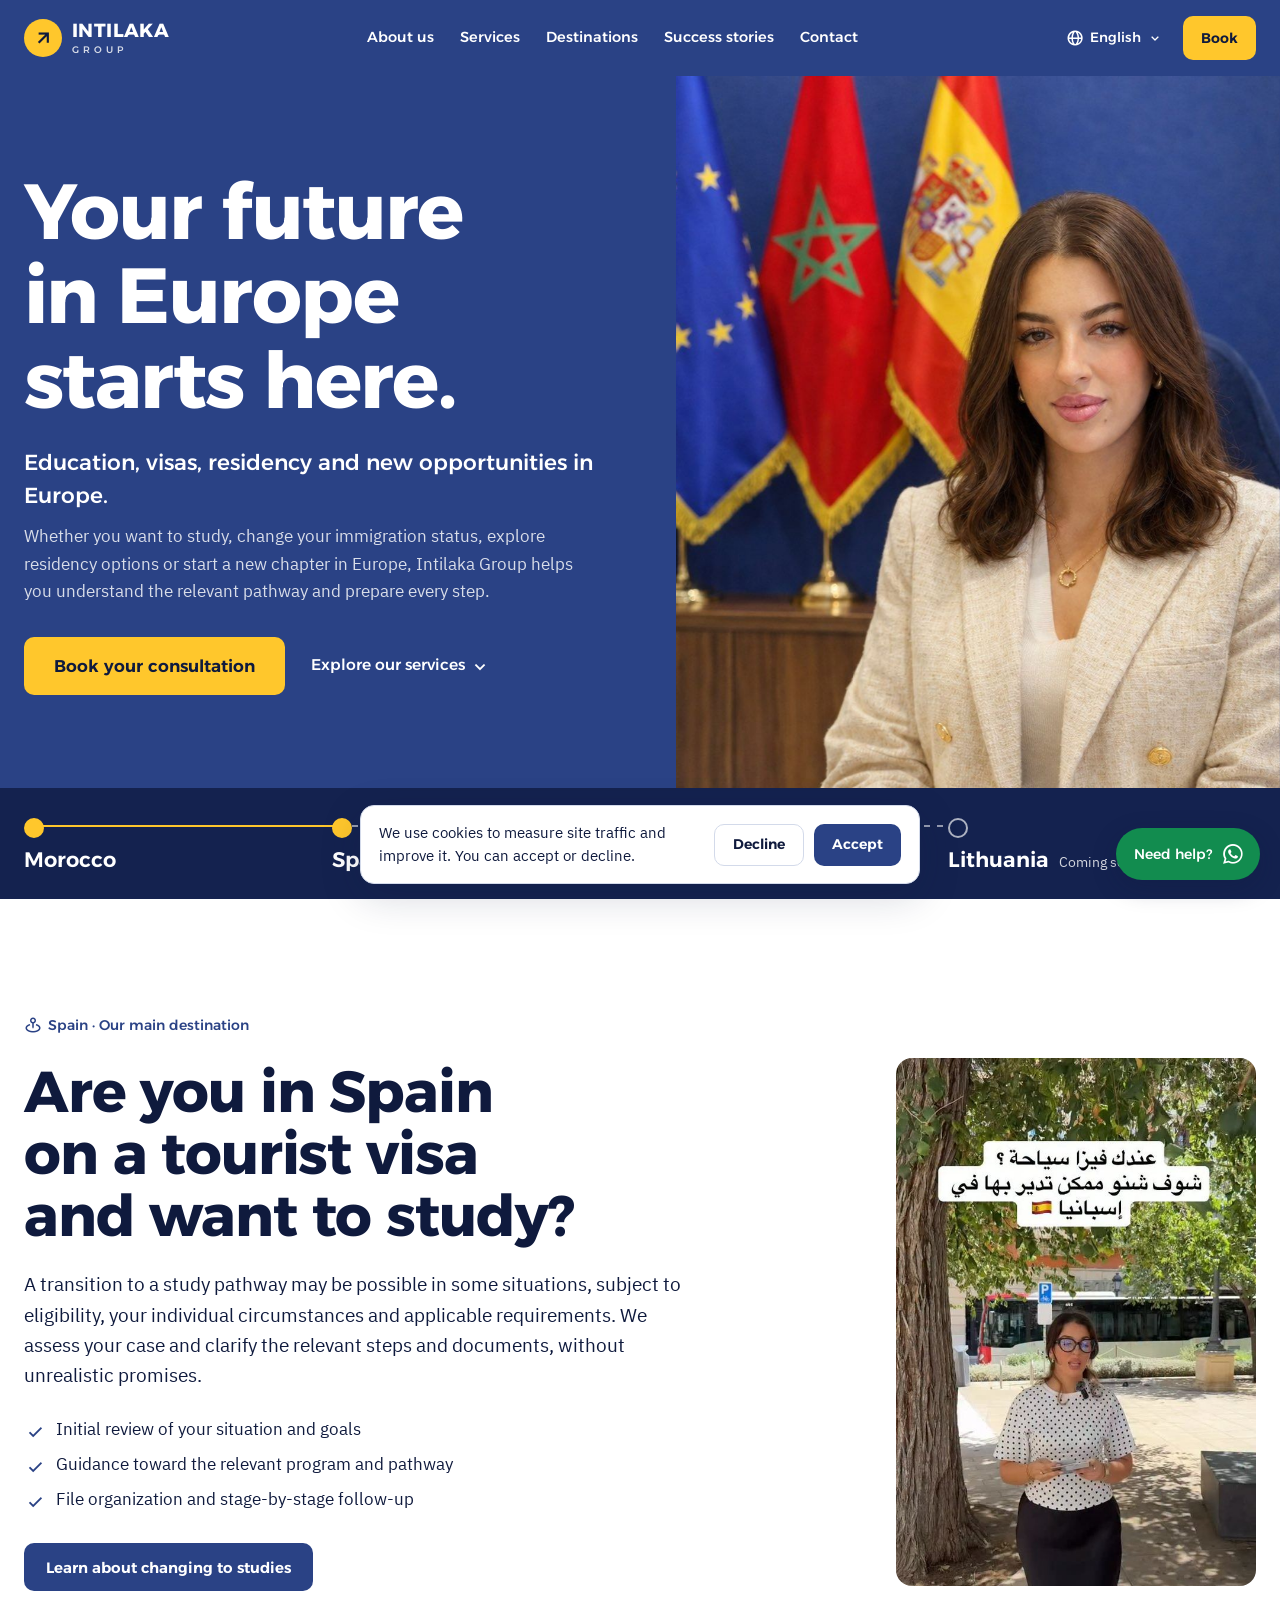
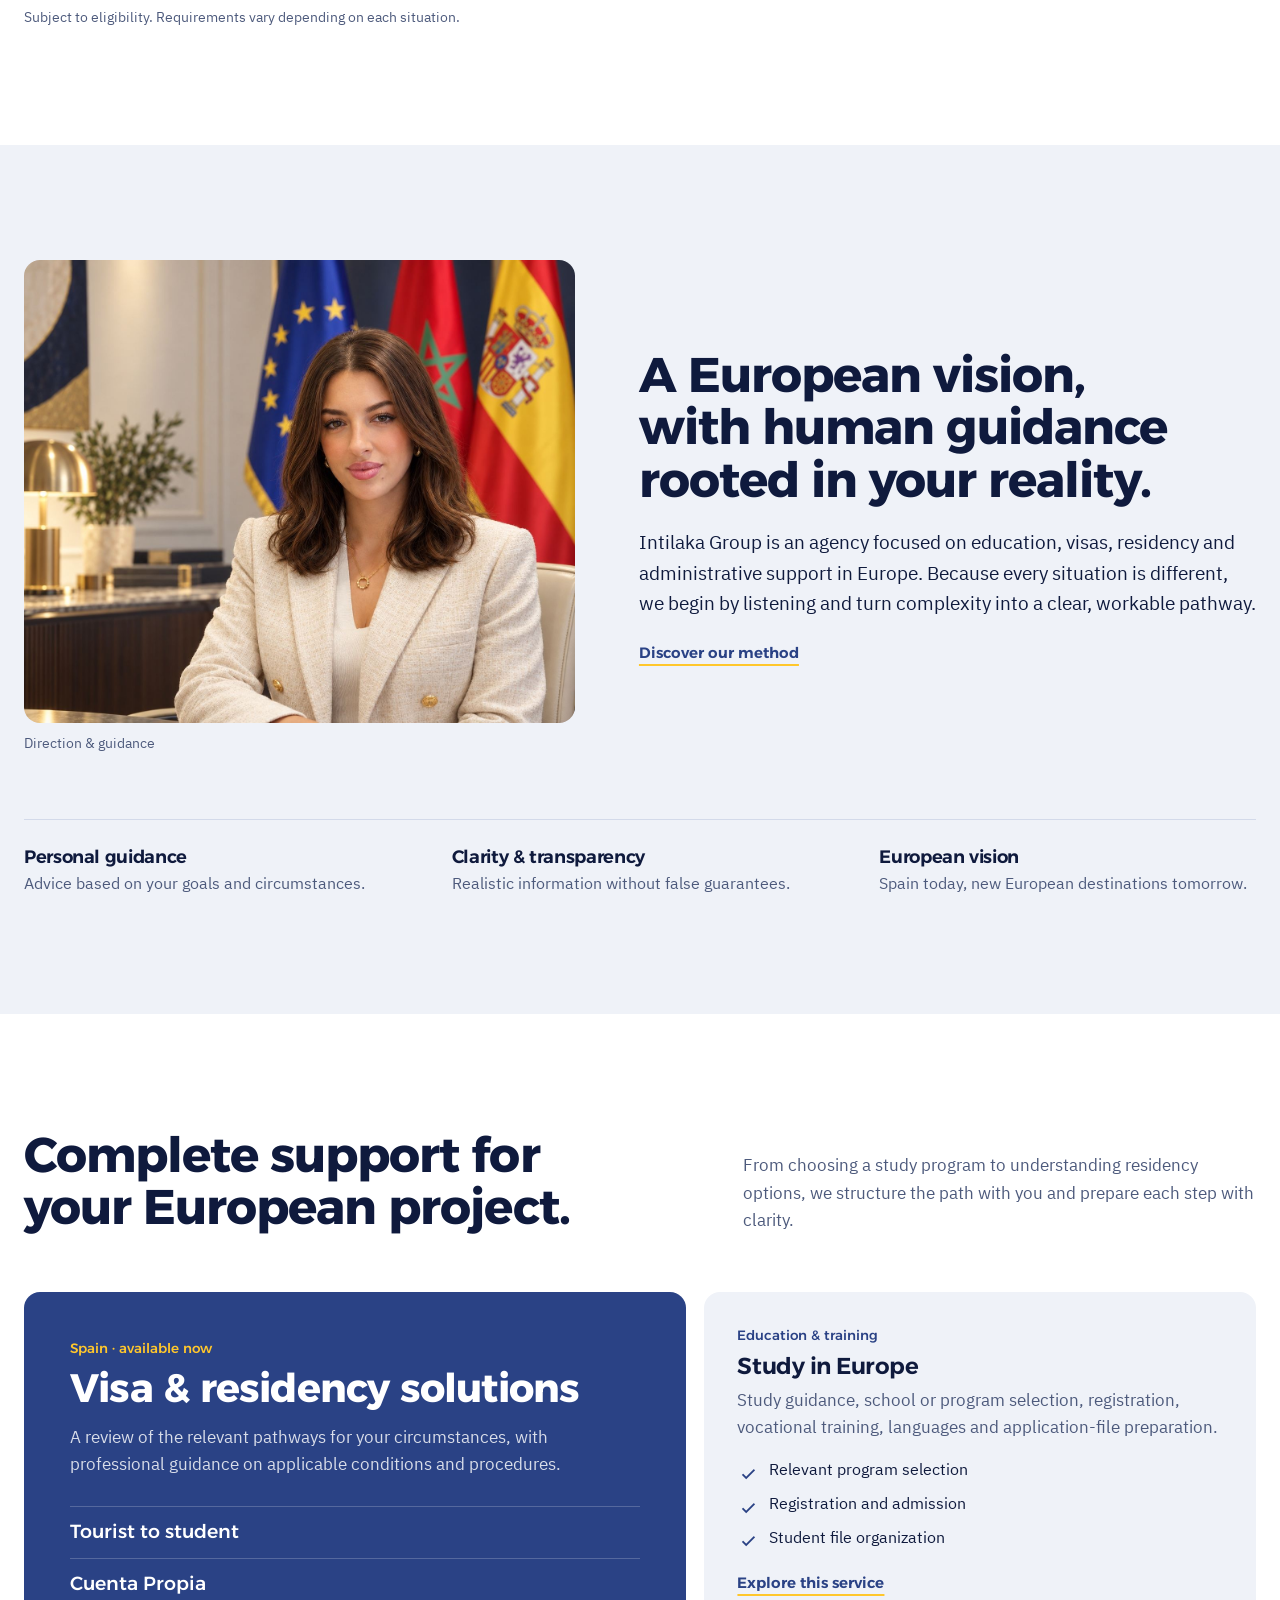
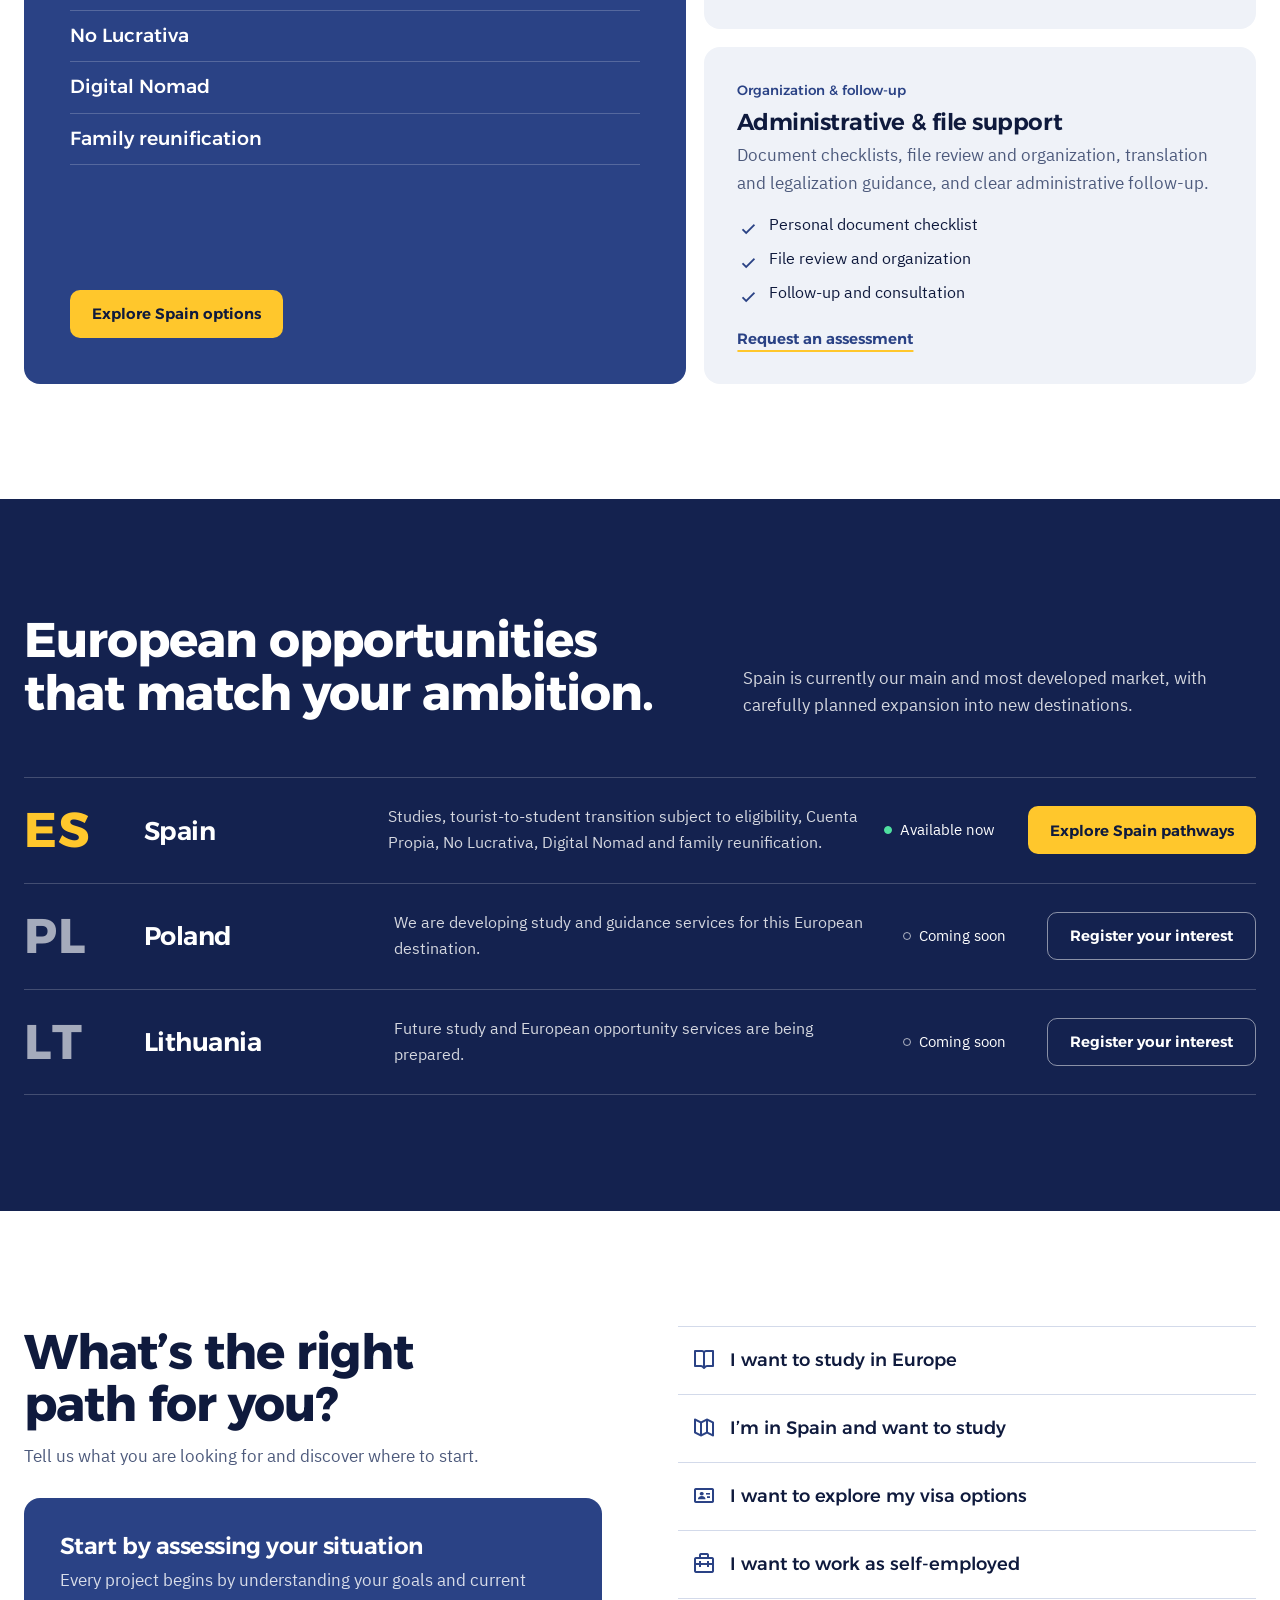
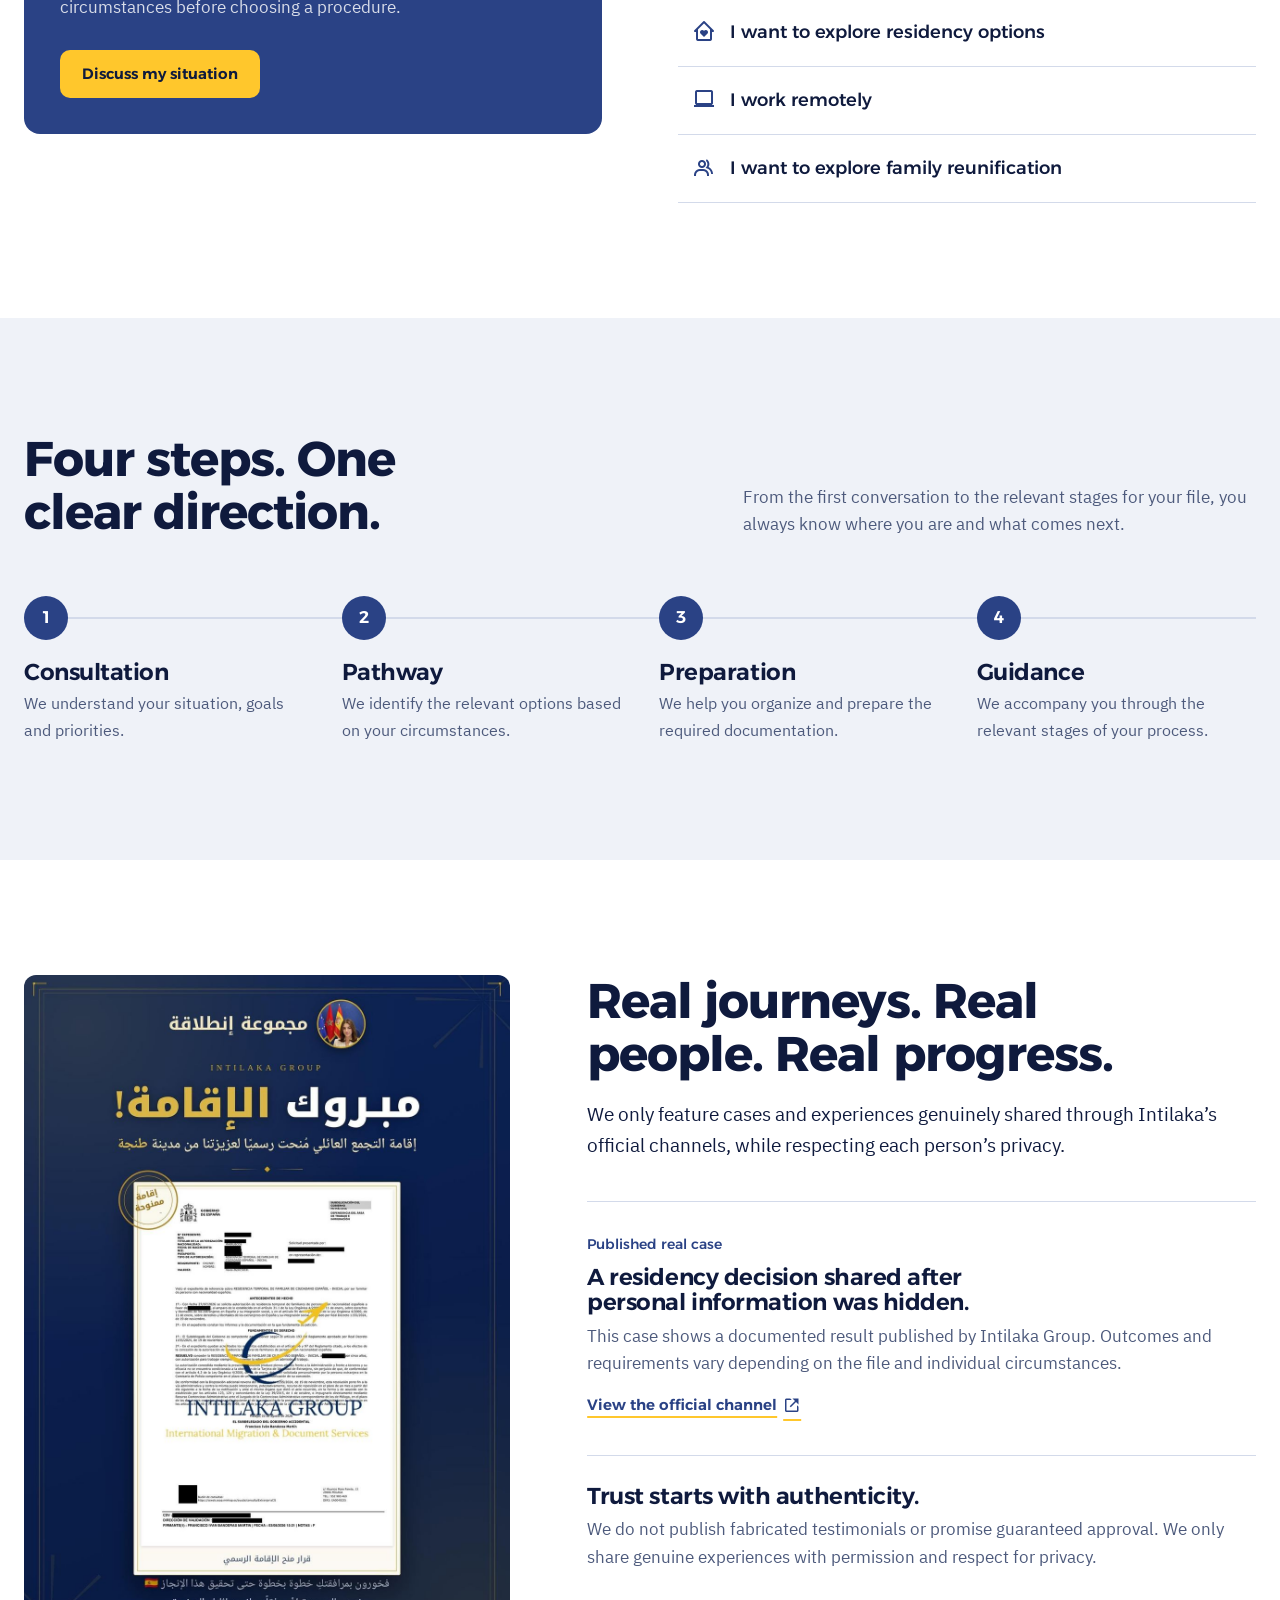
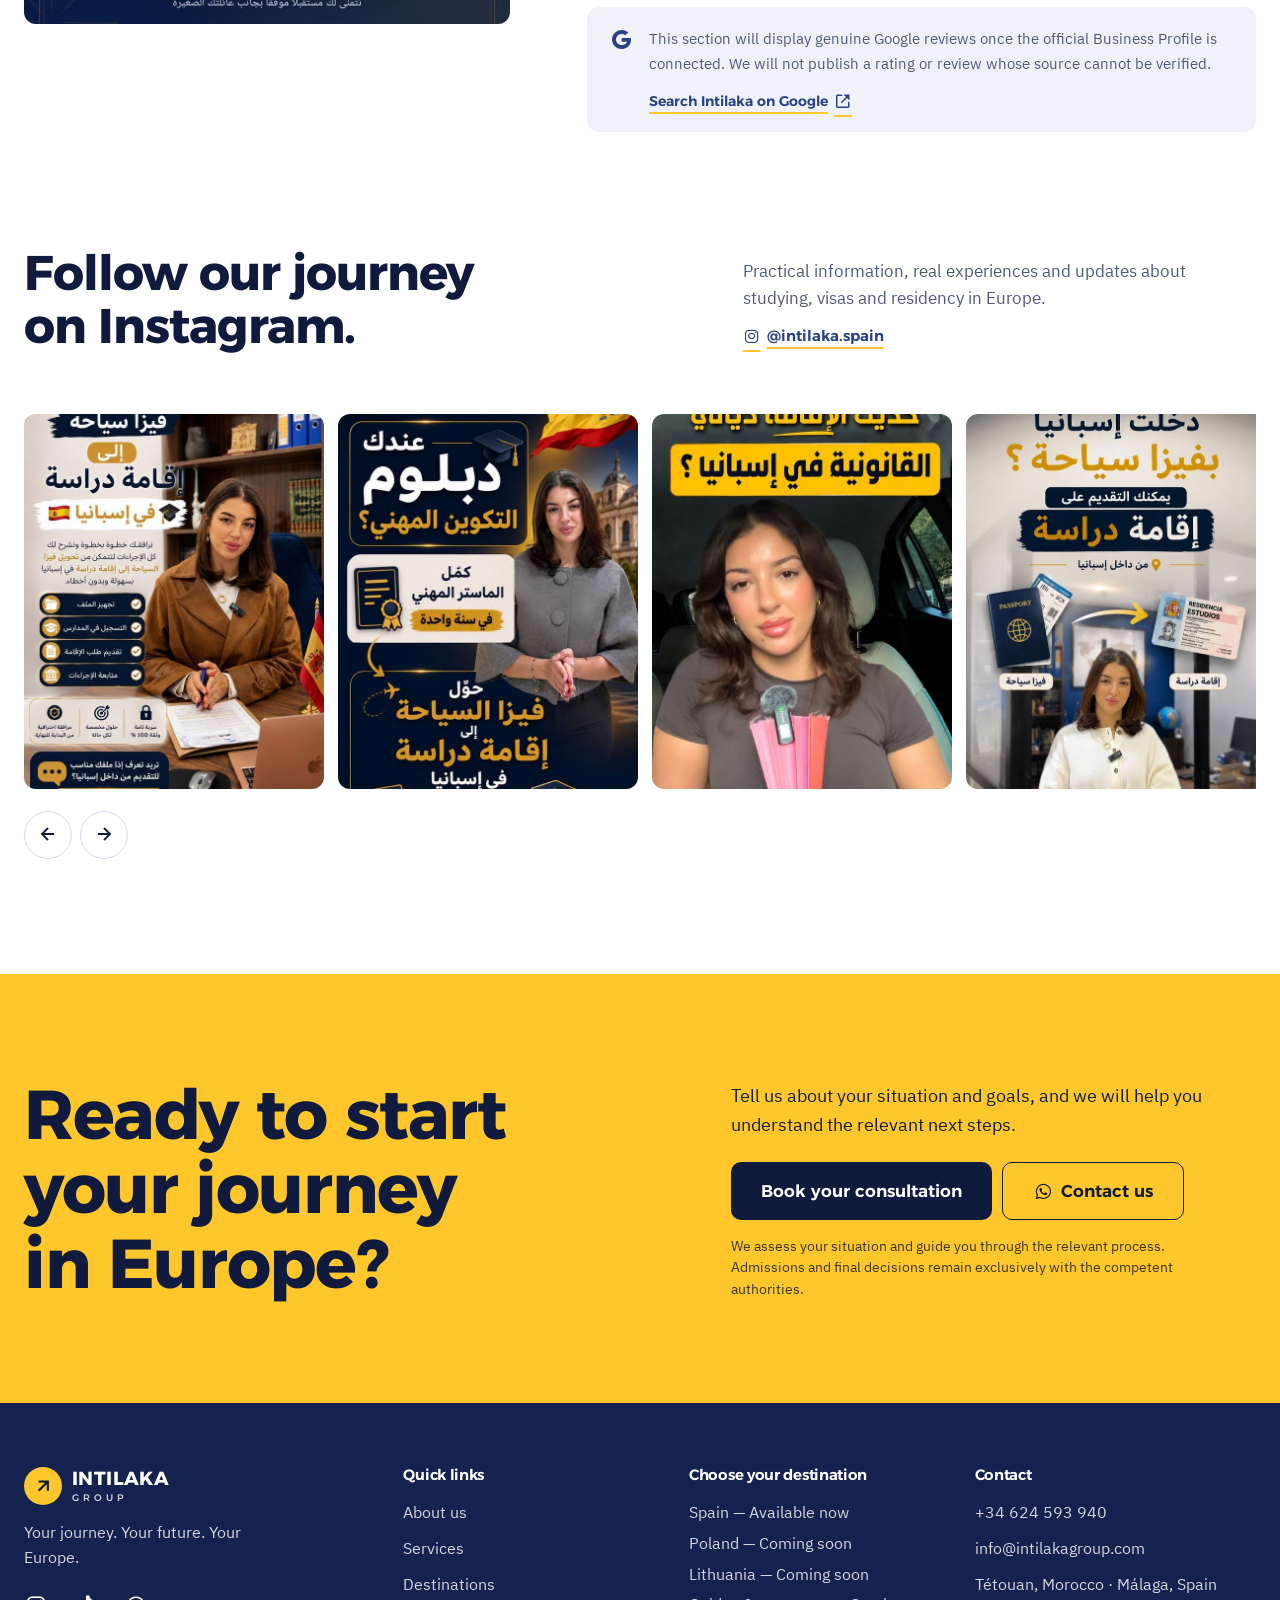
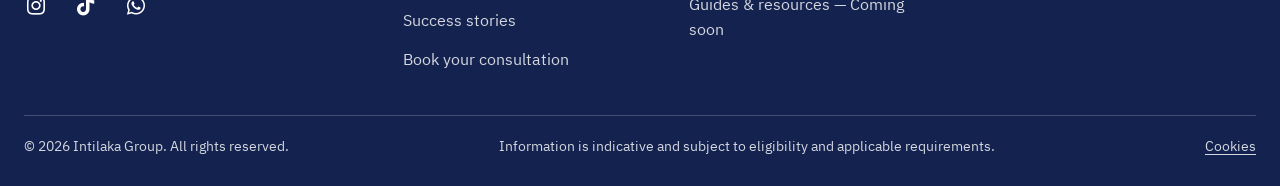
==== commit ff6c6b6a: "Google Analytics 4 avec bandeau cookies (Consent Mode v2) - analytics.js : GA4 G-K1NDM9HWSC, consent" ====
--- a/en/index.html
+++ b/en/index.html
@@ -36,6 +36,7 @@
   <link href="https://fonts.googleapis.com/css2?family=Alexandria:wght@500;600;700&family=IBM+Plex+Sans+Arabic:wght@400;500;600&display=swap" rel="stylesheet">
   <link href="https://cdn.jsdelivr.net/npm/boxicons@2.1.4/css/boxicons.min.css" rel="stylesheet">
   <link rel="stylesheet" href="/site.css">
+  <script src="/analytics.js" defer></script>
 </head>
 <body>
   <a class="skip-link" href="#main" data-i18n="skip">Skip to content</a>
--- a/site.css
+++ b/site.css
@@ -523,3 +523,12 @@
   .current-language,.language-trigger>i:last-child{display:none}
   .brand-word{font-size:17px}
 }
+
+/* Bandeau cookies (analytics.js) */
+.cookie-banner{position:fixed;inset-inline:16px;inset-block-end:calc(16px + env(safe-area-inset-bottom));z-index:150;max-width:560px;margin-inline:auto;display:flex;flex-wrap:wrap;align-items:center;gap:12px 16px;padding:16px 18px;background:var(--white);color:var(--ink);border:1px solid var(--line);border-radius:14px;box-shadow:0 12px 40px rgba(15,26,61,.18);font-size:14.5px;line-height:1.55}
+.cookie-banner p{flex:1 1 260px;margin:0}
+.cookie-actions{display:flex;gap:10px;margin-inline-start:auto}
+.cookie-actions .button{min-height:42px;padding:8px 18px;font-size:14px}
+.cookie-refuse{background:transparent;color:var(--ink);border:1px solid var(--line)}
+.cookie-settings{background:none;border:0;padding:0;color:inherit;font:inherit;text-decoration:underline;text-underline-offset:3px;cursor:pointer}
+@media (max-width:760px){.cookie-banner{inset-block-end:calc(84px + env(safe-area-inset-bottom))}.cookie-actions{width:100%}.cookie-actions .button{flex:1}}
